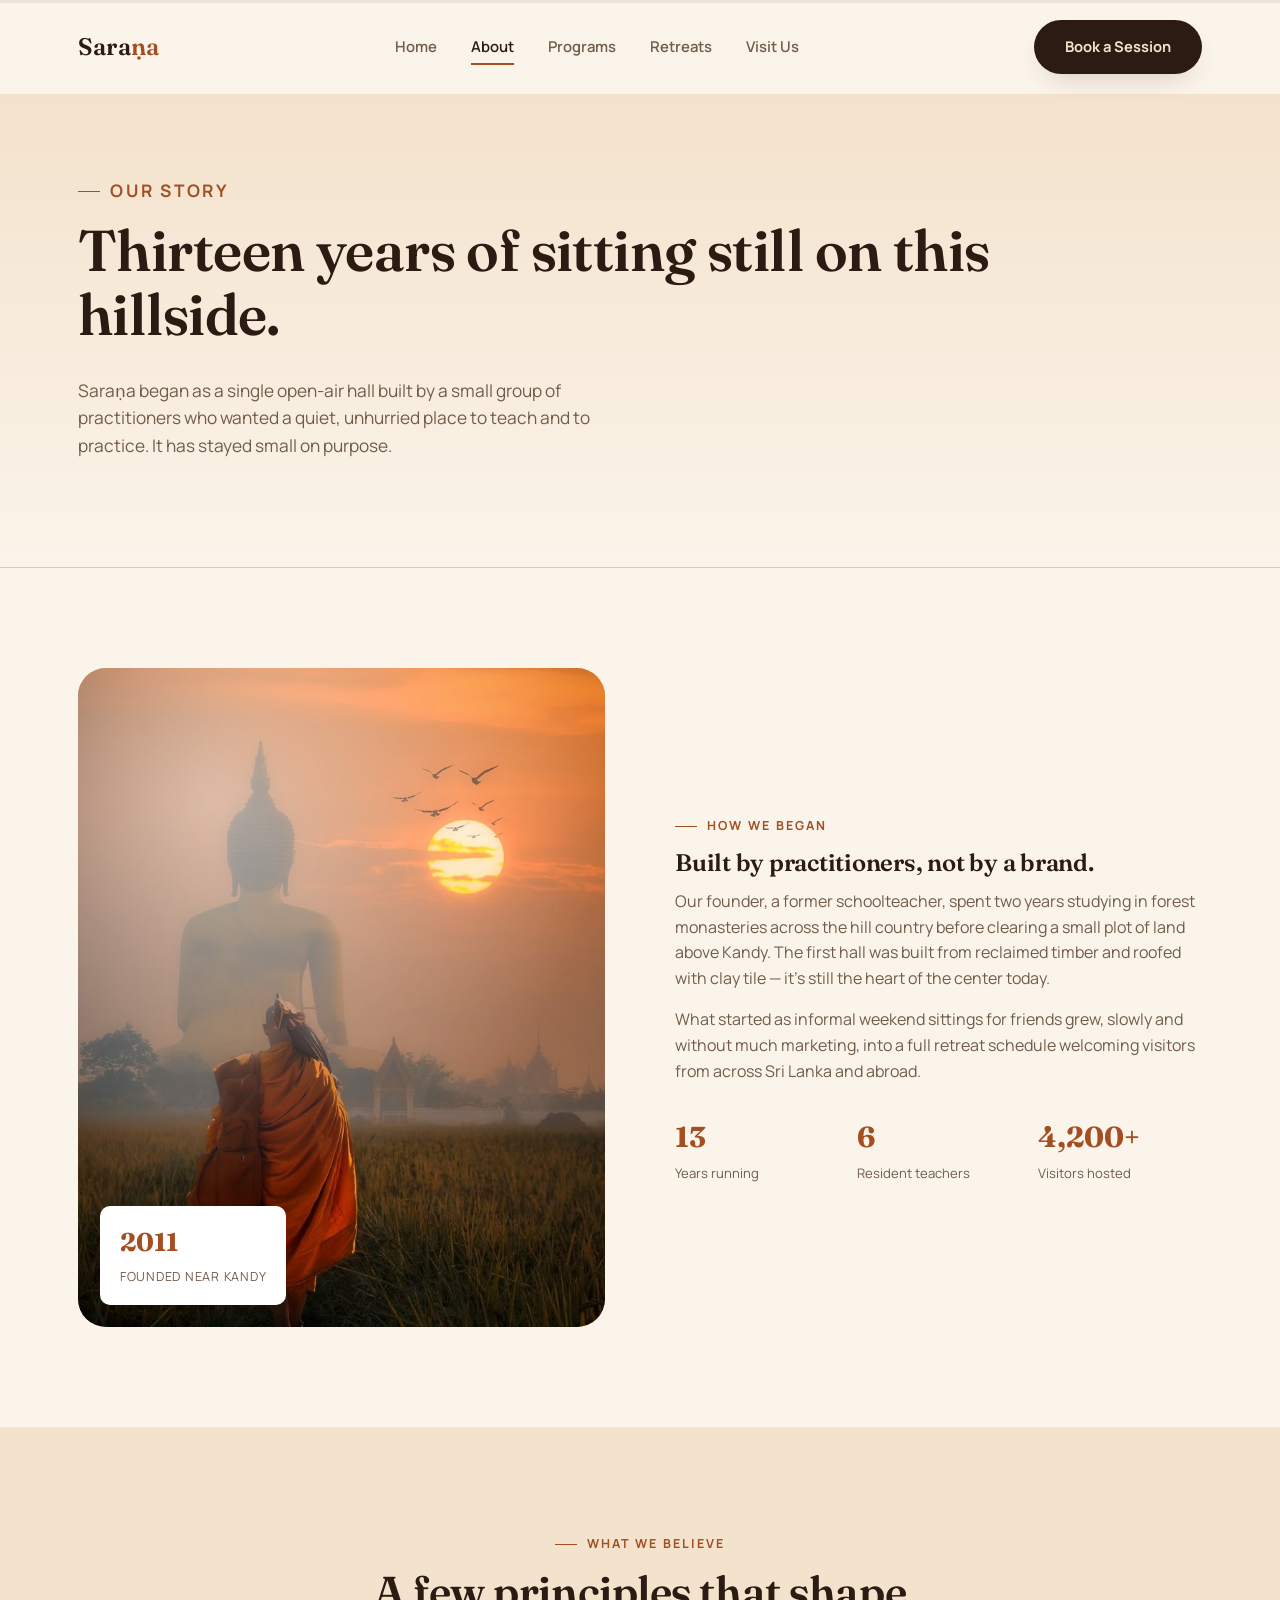
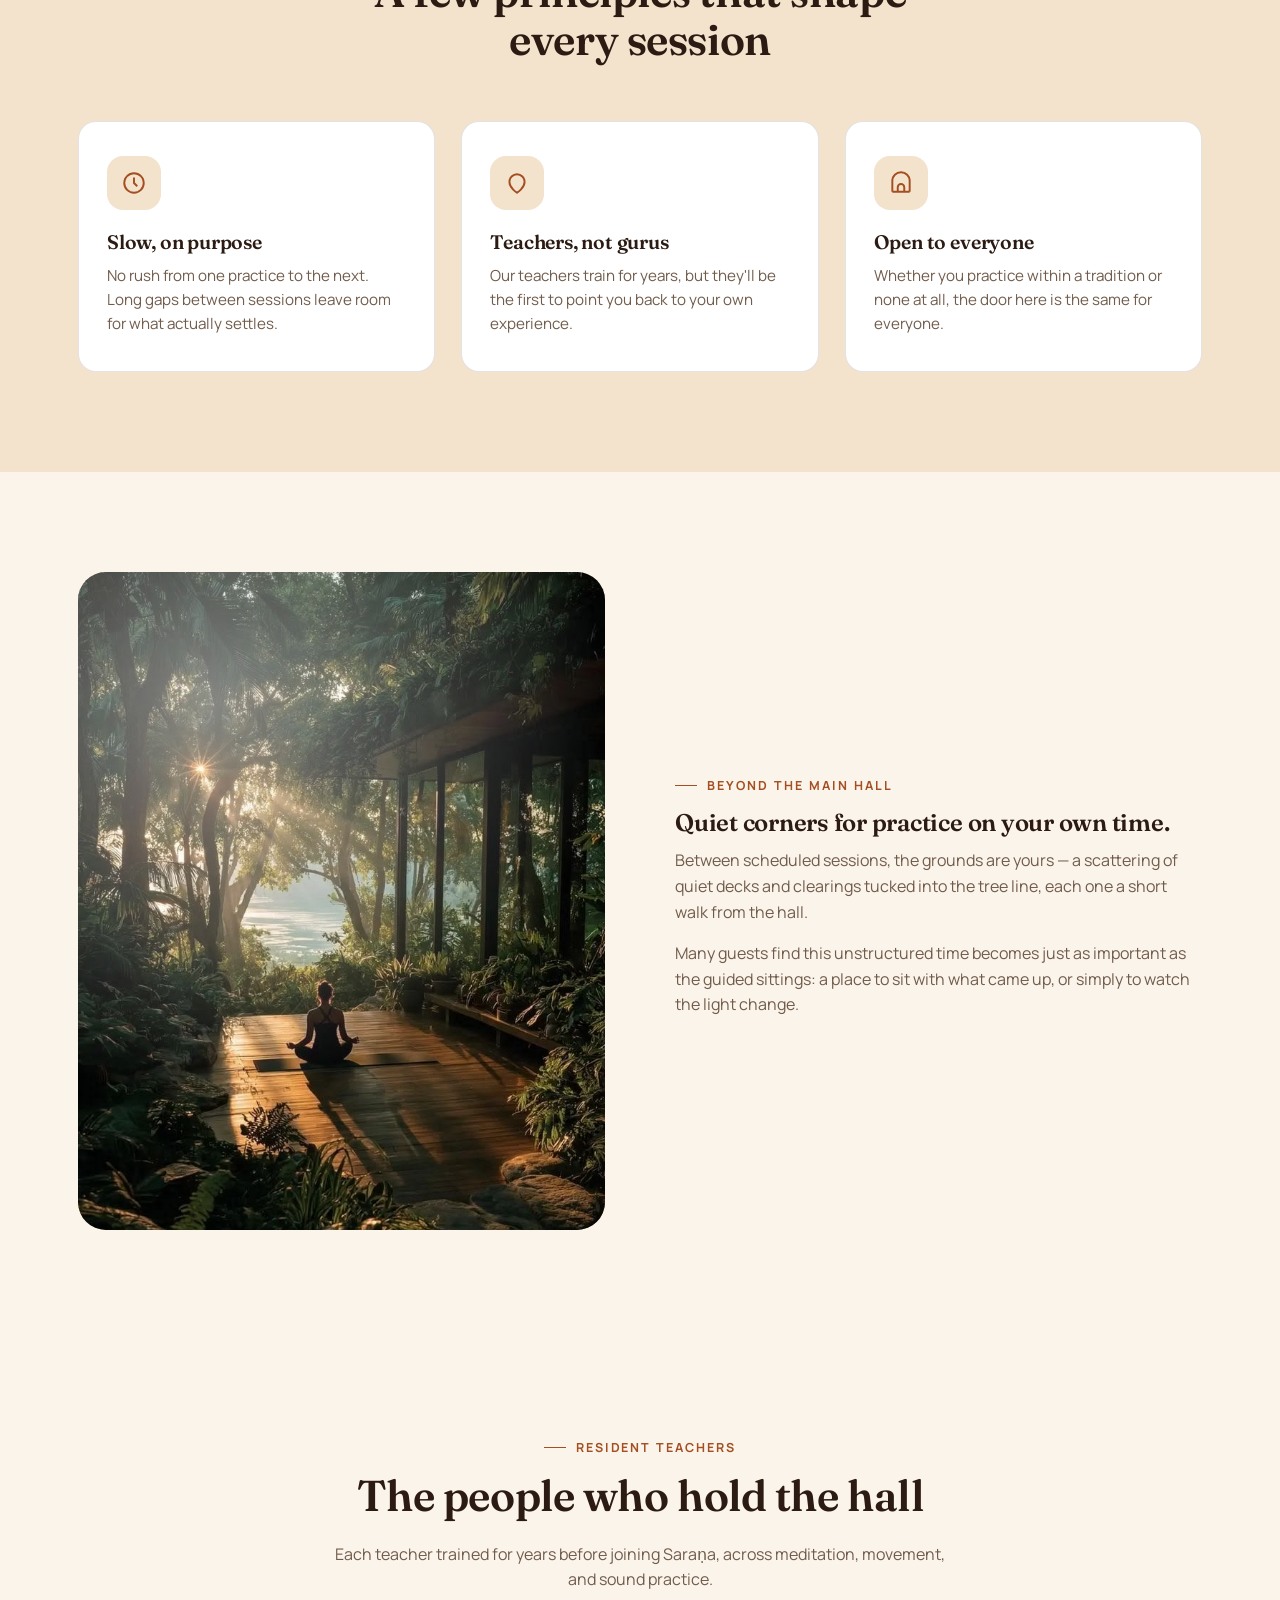
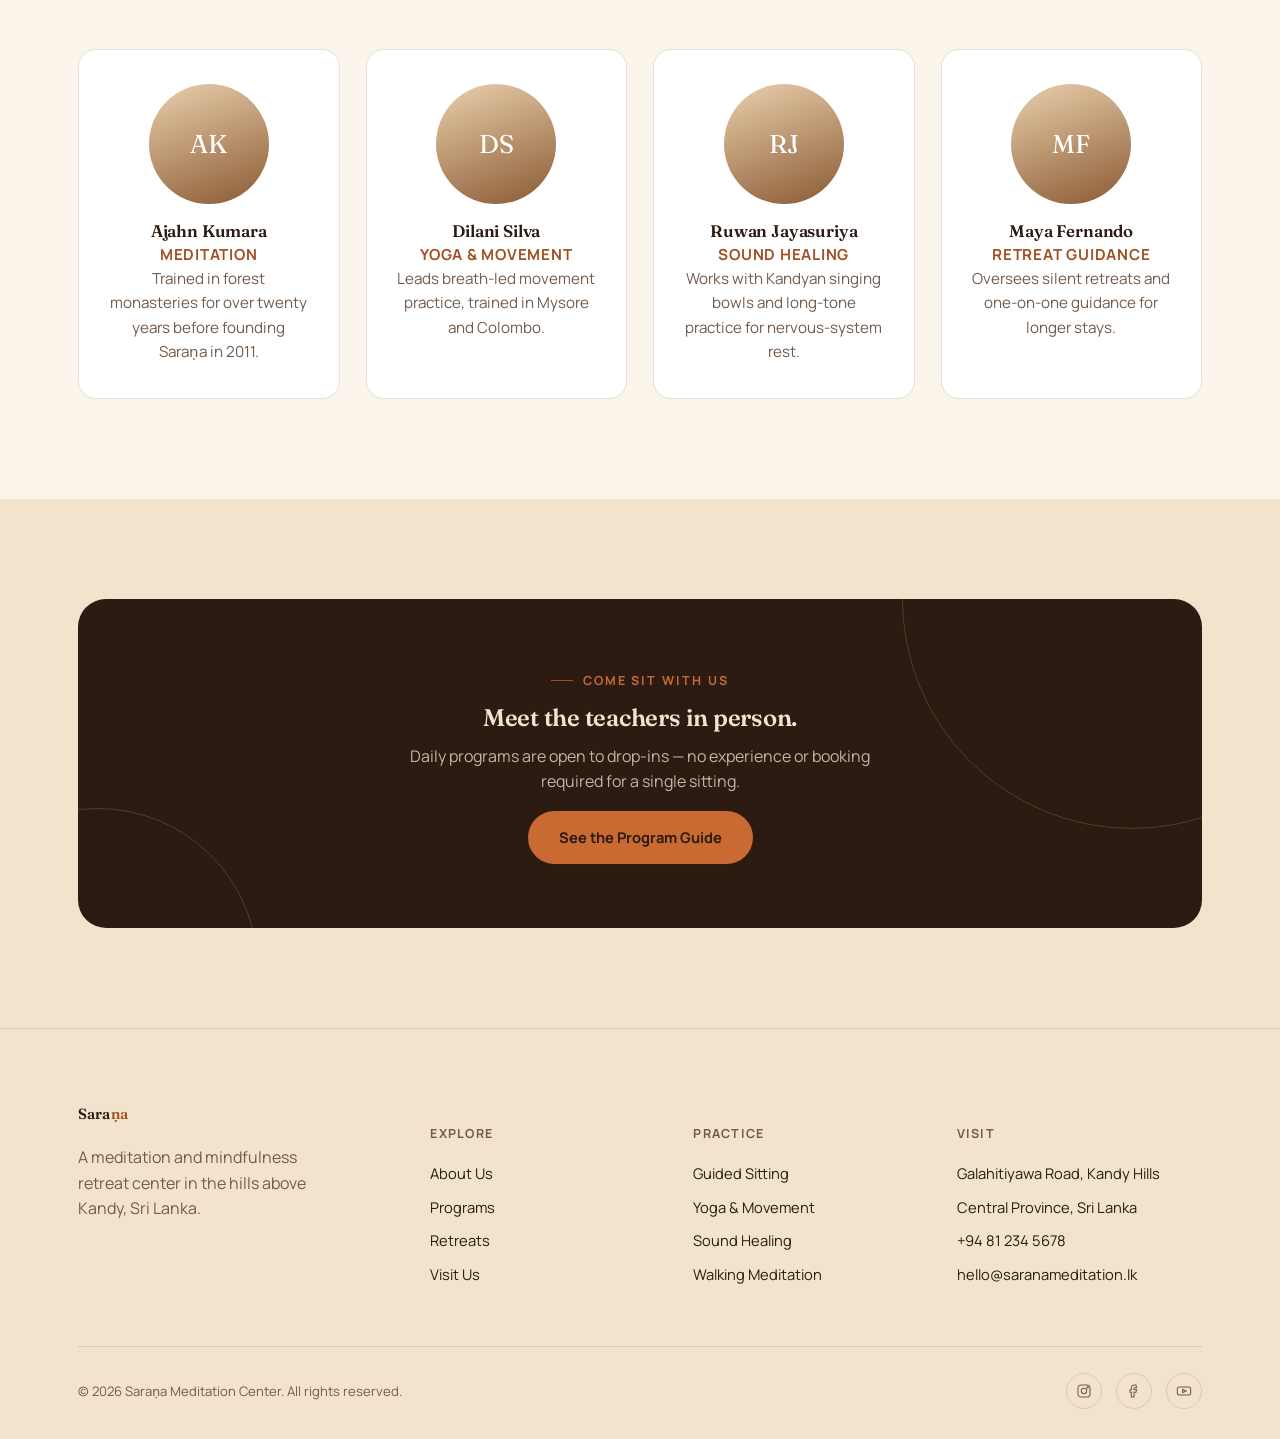
==== about.html @ 7b2d2144 "Initial commit" ====
<!DOCTYPE html>
<html lang="en">
<head>
<meta charset="UTF-8">
<meta name="viewport" content="width=device-width, initial-scale=1.0">
<title>About — Saraṇa Meditation Center</title>
<meta name="description" content="The story, philosophy, and teachers behind Saraṇa, a meditation retreat center in the hills above Kandy, Sri Lanka.">
<link rel="preconnect" href="https://fonts.googleapis.com">
<link href="https://fonts.googleapis.com/css2?family=Fraunces:ital,wght@0,400;0,500;0,600;1,500&family=Manrope:wght@400;500;600;700;800&display=swap" rel="stylesheet">
<link rel="stylesheet" href="style.css">
</head>
<body>

<div id="preloader" aria-hidden="true">
  <div class="preloader-mark">
    <div class="preloader-ring"></div>
    <div class="preloader-bud"></div>
  </div>
  <span class="preloader-word">Sara<b>ṇa</b></span>
</div>
<div class="cursor-dot" id="cursorDot" aria-hidden="true"></div>

<header class="site-header">
  <div class="container nav-wrap">
    <a href="index.html" class="logo">Sara<span>ṇa</span></a>
    <nav class="nav-links">
      <a href="index.html">Home</a>
      <a href="about.html">About</a>
      <a href="services.html">Programs</a>
      <a href="retreats.html">Retreats</a>
      <a href="contact.html">Visit Us</a>
    </nav>
    <a href="contact.html" class="btn btn-primary nav-cta">Book a Session</a>
    <button class="nav-toggle" aria-label="Toggle menu"><span></span></button>
  </div>
</header>

<main>

  <section class="page-hero">
    <div class="container">
      <p class="eyebrow">Our Story</p>
      <h1 data-edit-key="about_h1">Thirteen years of sitting still on this hillside.</h1>
      <p>Saraṇa began as a single open-air hall built by a small group of practitioners who wanted a quiet, unhurried place to teach and to practice. It has stayed small on purpose.</p>
    </div>
  </section>

  <section>
    <div class="container split">
      <div class="art-panel reveal">
        <img src="images/monk-walking-dhutanga.jpeg" alt="A monk on dhutanga walking through a misty rice field at sunset, with a large Buddha statue silhouette in the background" loading="lazy">
        <div class="stat-chip"><strong>2011</strong><span>Founded near Kandy</span></div>
      </div>
      <div class="reveal">
        <p class="eyebrow">How We Began</p>
        <h2 data-edit-key="about_h2_intro">Built by practitioners, not by a brand.</h2>
        <p>Our founder, a former schoolteacher, spent two years studying in forest monasteries across the hill country before clearing a small plot of land above Kandy. The first hall was built from reclaimed timber and roofed with clay tile — it's still the heart of the center today.</p>
        <p>What started as informal weekend sittings for friends grew, slowly and without much marketing, into a full retreat schedule welcoming visitors from across Sri Lanka and abroad.</p>
        <div class="grid grid-3" style="margin-top:30px;gap:18px;">
          <div><strong style="font-family:var(--font-display);font-size:1.8rem;color:var(--gold-deep);display:block;">13</strong><span class="small-note">Years running</span></div>
          <div><strong style="font-family:var(--font-display);font-size:1.8rem;color:var(--gold-deep);display:block;">6</strong><span class="small-note">Resident teachers</span></div>
          <div><strong style="font-family:var(--font-display);font-size:1.8rem;color:var(--gold-deep);display:block;">4,200+</strong><span class="small-note">Visitors hosted</span></div>
        </div>
      </div>
    </div>
  </section>

  <section class="section-alt">
    <div class="container">
      <div class="section-head">
        <p class="eyebrow">What We Believe</p>
        <h2>A few principles that shape every session</h2>
      </div>
      <div class="grid grid-3 reveal-stagger">
        <div class="card reveal r-item">
          <div class="card-icon"><svg viewBox="0 0 24 24" fill="none" stroke="currentColor" stroke-width="1.8"><circle cx="12" cy="12" r="9"/><path d="M12 7v5l3 3"/></svg></div>
          <h3>Slow, on purpose</h3>
          <p>No rush from one practice to the next. Long gaps between sessions leave room for what actually settles.</p>
        </div>
        <div class="card reveal r-item">
          <div class="card-icon"><svg viewBox="0 0 24 24" fill="none" stroke="currentColor" stroke-width="1.8"><path d="M12 21s-7-4.5-7-10a7 7 0 0 1 14 0c0 5.5-7 10-7 10z"/></svg></div>
          <h3>Teachers, not gurus</h3>
          <p>Our teachers train for years, but they'll be the first to point you back to your own experience.</p>
        </div>
        <div class="card reveal r-item">
          <div class="card-icon"><svg viewBox="0 0 24 24" fill="none" stroke="currentColor" stroke-width="1.8"><path d="M4 20V10a8 8 0 0 1 16 0v10M4 20h16M9 20v-4a3 3 0 0 1 6 0v4"/></svg></div>
          <h3>Open to everyone</h3>
          <p>Whether you practice within a tradition or none at all, the door here is the same for everyone.</p>
        </div>
      </div>
    </div>
  </section>

  <section class="split-reverse">
    <div class="container split">
      <div class="art-panel reveal">
        <img src="images/jungle-deck-sunrise-meditation.jpeg" alt="A woman meditating alone on a wooden deck in a sunlit forest clearing at sunrise" loading="lazy">
      </div>
      <div class="reveal">
        <p class="eyebrow">Beyond the Main Hall</p>
        <h2>Quiet corners for practice on your own time.</h2>
        <p>Between scheduled sessions, the grounds are yours — a scattering of quiet decks and clearings tucked into the tree line, each one a short walk from the hall.</p>
        <p>Many guests find this unstructured time becomes just as important as the guided sittings: a place to sit with what came up, or simply to watch the light change.</p>
      </div>
    </div>
  </section>

  <section>
    <div class="container">
      <div class="section-head">
        <p class="eyebrow">Resident Teachers</p>
        <h2>The people who hold the hall</h2>
        <p>Each teacher trained for years before joining Saraṇa, across meditation, movement, and sound practice.</p>
      </div>
      <div class="grid grid-4 reveal-stagger">
        <div class="card team-card reveal r-item">
          <div class="team-photo">AK</div>
          <h3>Ajahn Kumara</h3>
          <p class="team-role">Meditation</p>
          <p>Trained in forest monasteries for over twenty years before founding Saraṇa in 2011.</p>
        </div>
        <div class="card team-card reveal r-item">
          <div class="team-photo">DS</div>
          <h3>Dilani Silva</h3>
          <p class="team-role">Yoga & Movement</p>
          <p>Leads breath-led movement practice, trained in Mysore and Colombo.</p>
        </div>
        <div class="card team-card reveal r-item">
          <div class="team-photo">RJ</div>
          <h3>Ruwan Jayasuriya</h3>
          <p class="team-role">Sound Healing</p>
          <p>Works with Kandyan singing bowls and long-tone practice for nervous-system rest.</p>
        </div>
        <div class="card team-card reveal r-item">
          <div class="team-photo">MF</div>
          <h3>Maya Fernando</h3>
          <p class="team-role">Retreat Guidance</p>
          <p>Oversees silent retreats and one-on-one guidance for longer stays.</p>
        </div>
      </div>
    </div>
  </section>

  <section class="section-alt">
    <div class="container">
      <div class="cta-band reveal">
        <div class="cta-ring"></div>
        <div class="cta-ring two"></div>
        <p class="eyebrow" style="justify-content:center;color:var(--gold)">Come Sit With Us</p>
        <h2>Meet the teachers in person.</h2>
        <p>Daily programs are open to drop-ins — no experience or booking required for a single sitting.</p>
        <a href="services.html" class="btn btn-primary">See the Program Guide</a>
      </div>
    </div>
  </section>

</main>

<footer class="site-footer">
  <div class="container">
    <div class="footer-grid">
      <div>
        <a href="index.html" class="logo">Sara<span>ṇa</span></a>
        <p class="mt-40" style="margin-top:18px;max-width:260px;">A meditation and mindfulness retreat center in the hills above Kandy, Sri Lanka.</p>
      </div>
      <div>
        <h5>Explore</h5>
        <a href="about.html">About Us</a>
        <a href="services.html">Programs</a>
        <a href="retreats.html">Retreats</a>
        <a href="contact.html">Visit Us</a>
      </div>
      <div>
        <h5>Practice</h5>
        <a href="services.html">Guided Sitting</a>
        <a href="services.html">Yoga & Movement</a>
        <a href="services.html">Sound Healing</a>
        <a href="services.html">Walking Meditation</a>
      </div>
      <div>
        <h5>Visit</h5>
        <li>Galahitiyawa Road, Kandy Hills</li>
        <li>Central Province, Sri Lanka</li>
        <li>+94 81 234 5678</li>
        <li>hello@saranameditation.lk</li>
      </div>
    </div>
    <div class="footer-bottom">
      <span>© <span id="year"></span> Saraṇa Meditation Center. All rights reserved.</span>
      <div class="footer-social">
        <a href="#" aria-label="Instagram"><svg viewBox="0 0 24 24" fill="none" stroke="currentColor" stroke-width="1.6"><rect x="3" y="3" width="18" height="18" rx="5"/><circle cx="12" cy="12" r="4"/><circle cx="17.5" cy="6.5" r="1"/></svg></a>
        <a href="#" aria-label="Facebook"><svg viewBox="0 0 24 24" fill="none" stroke="currentColor" stroke-width="1.6"><path d="M15 3h-2a5 5 0 0 0-5 5v2H6v4h2v7h4v-7h3l1-4h-4V8a1 1 0 0 1 1-1h3z"/></svg></a>
        <a href="#" aria-label="YouTube"><svg viewBox="0 0 24 24" fill="none" stroke="currentColor" stroke-width="1.6"><rect x="2" y="6" width="20" height="12" rx="3"/><path d="M10 9.5l5 2.5-5 2.5z"/></svg></a>
      </div>
    </div>
  </div>
</footer>

<script src="script.js"></script>
</body>
</html>
---- style.css ----
/* =========================================================
   SARAṆA MEDITATION CENTER — shared stylesheet
   Palette: warm cream / burnt terracotta / gold / deep maroon
   Type: Fraunces (display) + Manrope (body)
========================================================= */

:root{
  --bg:            #FBF4EA;
  --bg-alt:        #F3E2CC;   /* warm sand */
  --bg-alt-2:      #EAD0AC;   /* deeper sand */
  --gold:          #C96A32;   /* burnt terracotta accent */
  --gold-deep:     #A34F22;
  --sage:          #8A5A34;   /* warm umber accent */
  --sage-deep:     #6B4423;
  --ink:           #2B1B12;
  --ink-soft:      #715C4C;
  --line:          rgba(43,27,18,0.12);
  --white:         #FFFFFF;

  --font-display: "Fraunces", "Iowan Old Style", serif;
  --font-body:    "Manrope", -apple-system, BlinkMacSystemFont, sans-serif;

  --radius-lg: 28px;
  --radius-md: 18px;
  --radius-sm: 10px;

  --shadow-soft: 0 20px 60px -25px rgba(90, 45, 15, 0.4);
  --shadow-card: 0 12px 30px -15px rgba(90, 45, 15, 0.32);

  --ease: cubic-bezier(.22,.68,0,1);
}

@media (prefers-reduced-motion: reduce){
  *{ animation-duration: 0.001ms !important; animation-iteration-count: 1 !important; transition-duration: 0.001ms !important; scroll-behavior: auto !important; }
}

/* =========================================================
   PRELOADER
========================================================= */
#preloader{
  position: fixed; inset: 0; z-index: 10000;
  background: var(--bg);
  display: flex; flex-direction: column; align-items: center; justify-content: center;
  transition: opacity .7s var(--ease), visibility .7s var(--ease);
}
#preloader.is-hidden{ opacity: 0; visibility: hidden; pointer-events: none; }
.preloader-mark{
  position: relative;
  width: 56px; height: 56px;
  display: flex; align-items: center; justify-content: center;
}
.preloader-bud{
  width: 20px; height: 34px;
  background: linear-gradient(160deg, var(--gold), var(--gold-deep));
  border-radius: 60% 60% 18% 18%;
  box-shadow: 0 0 22px rgba(217,164,65,0.45);
  animation: preloaderPulse 1.5s ease-in-out infinite;
}
.preloader-ring{
  position: absolute; inset: -15px;
  border-radius: 50%;
  border: 2px solid rgba(201,106,50,0.15);
  border-top-color: var(--gold-deep);
  animation: preloaderSpin .9s linear infinite;
}
.preloader-word{
  margin-top: 18px;
  font-family: var(--font-display);
  font-style: italic;
  letter-spacing: 0.03em;
  font-size: 0.92rem;
  color: var(--ink-soft);
}
.preloader-word b{ color: var(--gold-deep); font-weight: 600; font-style: normal; }
@keyframes preloaderPulse{
  0%, 100%{ transform: scale(0.85); opacity: 0.75; }
  50%{ transform: scale(1.1); opacity: 1; }
}
@keyframes preloaderSpin{ to{ transform: rotate(360deg); } }

/* =========================================================
   CUSTOM CURSOR (desktop / fine-pointer only)
========================================================= */
body.has-custom-cursor,
body.has-custom-cursor a,
body.has-custom-cursor button,
body.has-custom-cursor .btn{ cursor: none; }
.cursor-dot{
  position: fixed; top: 0; left: 0;
  width: 8px; height: 8px;
  background: var(--gold-deep);
  border-radius: 50%;
  pointer-events: none;
  z-index: 9999;
  transform: translate(-50%, -50%);
  opacity: 0;
  transition: width .2s var(--ease), height .2s var(--ease), background .2s var(--ease), opacity .2s var(--ease);
}
.cursor-dot.is-active{ opacity: 1; }
.cursor-dot.is-hover{
  width: 36px; height: 36px;
  background: rgba(201,106,50,0.22);
  border: 1px solid var(--gold-deep);
}
@media (max-width: 880px){ .cursor-dot{ display: none; } }

*, *::before, *::after{ box-sizing: border-box; }
html{ scroll-behavior: smooth; }
body{
  margin: 0;
  background: var(--bg);
  color: var(--ink);
  font-family: var(--font-body);
  font-size: 16px;
  line-height: 1.6;
  -webkit-font-smoothing: antialiased;
}

img{ max-width: 100%; display: block; }
a{ color: inherit; text-decoration: none; }
ul{ list-style: none; margin: 0; padding: 0; }
h1,h2,h3,h4{
  font-family: var(--font-display);
  font-weight: 600;
  line-height: 1.12;
  margin: 0 0 0.5em;
  letter-spacing: -0.01em;
  color: var(--ink);
}
p{ margin: 0 0 1em; color: var(--ink-soft); }

:focus-visible{
  outline: 2px solid var(--gold-deep);
  outline-offset: 3px;
  border-radius: 4px;
}

.container{
  width: 100%;
  max-width: 1180px;
  margin: 0 auto;
  padding: 0 28px;
}

.eyebrow{
  display: inline-flex;
  align-items: center;
  gap: 10px;
  font-size: 0.78rem;
  letter-spacing: 0.16em;
  text-transform: uppercase;
  color: var(--gold-deep);
  font-weight: 700;
  margin-bottom: 14px;
}
.eyebrow::before{
  content: "";
  width: 22px; height: 1px;
  background: var(--gold-deep);
  display: inline-block;
}

/* =============== BUTTONS =============== */
.btn{
  display: inline-flex;
  align-items: center;
  justify-content: center;
  gap: 8px;
  padding: 14px 30px;
  border-radius: 999px;
  font-family: var(--font-body);
  font-weight: 700;
  font-size: 0.92rem;
  cursor: pointer;
  border: 1px solid transparent;
  transition: transform .35s var(--ease), box-shadow .35s var(--ease), background .35s var(--ease), color .35s var(--ease);
  white-space: nowrap;
}
.btn-primary{
  background: var(--ink);
  color: var(--bg-alt);
  box-shadow: var(--shadow-card);
}
.btn-primary:hover{ transform: translateY(-3px); box-shadow: 0 18px 34px -14px rgba(44,42,32,0.45); }
.btn-ghost{
  background: transparent;
  color: var(--ink);
  border-color: var(--line);
}
.btn-ghost:hover{ border-color: var(--ink); transform: translateY(-3px); }
.btn-light{
  background: var(--white);
  color: var(--ink);
}
.btn-light:hover{ transform: translateY(-3px); box-shadow: var(--shadow-card); }

/* =============== HEADER / NAV =============== */
.site-header{
  position: sticky;
  top: 0;
  z-index: 100;
  padding: 20px 0;
  background: rgba(255, 254, 250, 0);
  transition: background .4s var(--ease), box-shadow .4s var(--ease), padding .4s var(--ease);
}
.site-header.is-scrolled{
  background: rgba(255, 254, 250, 0.88);
  backdrop-filter: blur(14px);
  box-shadow: 0 1px 0 var(--line);
  padding: 14px 0;
}
.nav-wrap{
  display: flex;
  align-items: center;
  justify-content: space-between;
  gap: 20px;
}
.logo{
  font-family: var(--font-display);
  font-size: 1.5rem;
  font-weight: 600;
  letter-spacing: 0.01em;
}
.logo span{ color: var(--gold-deep); }
.nav-links{
  display: flex;
  align-items: center;
  gap: 34px;
}
.nav-links a{
  font-size: 0.93rem;
  font-weight: 600;
  color: var(--ink-soft);
  position: relative;
  padding: 4px 0;
  transition: color .3s;
}
.nav-links a::after{
  content:"";
  position:absolute; left:0; right:100%; bottom:-2px;
  height:2px; background: var(--gold-deep);
  transition: right .3s var(--ease);
}
.nav-links a:hover{ color: var(--ink); }
.nav-links a:hover::after{ right:0; }
.nav-links a.active{ color: var(--ink); }
.nav-links a.active::after{ right: 0; }

.nav-toggle{
  display: none;
  background: none; border: none; cursor: pointer;
  width: 40px; height: 40px;
  align-items: center; justify-content: center;
}
.nav-toggle span, .nav-toggle span::before, .nav-toggle span::after{
  content:""; display:block; width: 22px; height: 2px; background: var(--ink);
  position: relative; transition: transform .3s, opacity .3s;
}
.nav-toggle span::before{ position:absolute; top:-7px; }
.nav-toggle span::after{ position:absolute; top:7px; }

.nav-cta{ flex-shrink: 0; }

@media (max-width: 880px){
  .nav-links{
    position: fixed; inset: 0 0 0 auto;
    top: 0; height: 100vh; width: min(78vw, 340px);
    background: var(--bg-alt);
    flex-direction: column;
    justify-content: center;
    align-items: flex-start;
    padding: 40px;
    gap: 26px;
    transform: translateX(100%);
    transition: transform .45s var(--ease);
    box-shadow: -20px 0 50px rgba(0,0,0,0.12);
  }
  .nav-links.is-open{ transform: translateX(0); }
  .nav-links a{ font-size: 1.2rem; }
  .nav-toggle{ display: flex; z-index: 200; }
  .nav-cta{ display: none; }
  body.menu-open{ overflow: hidden; }
}

/* =============== HERO (shared inner-page hero) =============== */
.page-hero{
  padding: 80px 0 90px;
  background: linear-gradient(180deg, var(--bg-alt) 0%, var(--bg) 100%);
  text-align: left;
  border-bottom: 1px solid var(--line);
}
.page-hero h1{
  font-size: clamp(2.4rem, 5vw, 3.6rem);
}
.page-hero p{ max-width: 560px; font-size: 1.08rem; }

/* =============== HOME HERO (split photo) =============== */
.hero-split{
  position: relative;
  overflow: hidden;
  background: var(--ink);
}
.hero-split-media{
  position: absolute; inset: 0;
  background-size: cover;
  background-position: center;
}
.hero-split-scrim{
  position: absolute; inset: 0;
  background: linear-gradient(100deg, rgba(27,17,11,0.92) 0%, rgba(27,17,11,0.68) 42%, rgba(201,106,50,0.62) 100%);
}
.hero-split-grid{
  position: relative; z-index: 2;
  display: grid;
  grid-template-columns: 1.15fr 0.85fr;
  gap: 60px;
  align-items: center;
  min-height: 86vh;
  padding: 150px 28px 110px;
}
.hero-split-text .eyebrow{ color: var(--gold); }
.hero-split-text .eyebrow::before{ background: var(--gold); }
.hero-split-text h1{
  font-size: clamp(2.8rem, 6.4vw, 5rem);
  color: #fff;
  margin-bottom: 22px;
}
.hero-split-text h1 em{ font-style: italic; color: var(--gold); }
.hero-split-sub{
  max-width: 480px;
  font-size: 1.08rem;
  color: rgba(255,255,255,0.78);
  margin-bottom: 36px;
}
.hero-split-ctas{ display: flex; gap: 16px; flex-wrap: wrap; }
.btn-ghost-light{
  background: transparent;
  color: #fff;
  border: 1px solid rgba(255,255,255,0.4);
}
.btn-ghost-light:hover{ border-color: #fff; transform: translateY(-3px); }

.hero-split-visual{ position: relative; }
.hero-split-photo{
  aspect-ratio: 3 / 4;
  border-radius: var(--radius-lg);
  background-size: cover;
  background-position: center;
  box-shadow: var(--shadow-soft);
  border: 6px solid rgba(255,255,255,0.08);
}
.hero-monk-emblem{
  position: absolute;
  left: -46px; bottom: 36px;
  width: 148px; height: 148px;
  border-radius: 50%;
  background: var(--bg);
  box-shadow: var(--shadow-soft);
  display: flex; align-items: center; justify-content: center;
  z-index: 5;
  overflow: hidden;
  cursor: pointer;
  transition: box-shadow .3s var(--ease);
}
.hero-monk-emblem:hover,
.hero-monk-emblem:focus-visible{
  box-shadow: 0 20px 60px -20px rgba(90,45,15,0.55);
  outline: none;
}
.hero-monk-emblem:focus-visible{ box-shadow: var(--shadow-soft), 0 0 0 3px rgba(201,106,50,0.45); }
.bowl-scene{
  position: relative;
  width: 100%; height: 100%;
}
.singing-bowl{
  position: absolute;
  left: 50%; top: 50%;
  width: 78px; height: auto;
  transform: translate(-50%,-52%);
  filter: drop-shadow(0 6px 10px rgba(90,45,15,0.28));
  animation: bowlPulse 3.6s ease-in-out infinite;
  transform-origin: center;
}
.bowl-mallet{
  position: absolute;
  right: 20px; top: 46%;
  width: 36px; height: 5px;
  border-radius: 3px;
  background: linear-gradient(to right, var(--sage-deep), var(--sage));
  transform-origin: right center;
  transform: rotate(-16deg);
  animation: malletTap 3.6s ease-in-out infinite;
  z-index: 3;
}
.bowl-ring{
  position: absolute;
  left: 50%; top: 46%;
  width: 62px; height: 62px;
  margin: -31px 0 0 -31px;
  border-radius: 50%;
  border: 1.5px solid var(--gold);
  opacity: 0;
  animation: bowlRing 3.6s ease-out infinite;
}
.ring-2{ animation-delay: 1.2s; }
.ring-3{ animation-delay: 2.4s; }
@keyframes bowlRing{
  0%{ transform: scale(0.45); opacity: 0.5; }
  70%{ opacity: 0.12; }
  100%{ transform: scale(1.9); opacity: 0; }
}
@keyframes bowlPulse{
  0%, 100%{ transform: translate(-50%,-52%) scale(1); }
  4%{ transform: translate(-50%,-52%) scale(1.045); }
  10%{ transform: translate(-50%,-52%) scale(1); }
}
@keyframes malletTap{
  0%, 100%{ transform: rotate(-16deg); }
  4%{ transform: rotate(-27deg); }
  9%{ transform: rotate(-16deg); }
}
.bowl-scene.is-struck .singing-bowl{ animation: bowlPulseStrike 0.7s ease-out; }
.bowl-scene.is-struck .bowl-mallet{ animation: malletTapStrike 0.5s ease-out; }
.bowl-scene.is-struck .bowl-ring{ animation: bowlRingStrike 2.4s ease-out; animation-delay: 0s !important; }
@keyframes bowlPulseStrike{
  0%{ transform: translate(-50%,-52%) scale(1); }
  15%{ transform: translate(-50%,-52%) scale(1.09); }
  100%{ transform: translate(-50%,-52%) scale(1); }
}
@keyframes malletTapStrike{
  0%{ transform: rotate(-16deg); }
  20%{ transform: rotate(-34deg); }
  100%{ transform: rotate(-16deg); }
}
@keyframes bowlRingStrike{
  0%{ transform: scale(0.4); opacity: 0.7; }
  100%{ transform: scale(2.1); opacity: 0; }
}
.hero-monk-emblem.is-entering{ animation: emblemEntrance 1.1s var(--ease) both; }
@keyframes emblemEntrance{
  0%{ transform: scale(0.75); opacity: 0; }
  100%{ transform: scale(1); opacity: 1; }
}
.hero-particles{ position: absolute; inset: 0; pointer-events: none; z-index: 4; overflow: visible; }
.hero-particle{
  position: absolute;
  width: 4px; height: 4px;
  border-radius: 50%;
  background: var(--gold);
  opacity: 0;
  animation: particleFloat linear infinite;
}
@keyframes particleFloat{
  0%{ transform: translateY(0) scale(1); opacity: 0; }
  15%{ opacity: .55; }
  85%{ opacity: .4; }
  100%{ transform: translateY(-70px) scale(.4); opacity: 0; }
}
@media (max-width: 880px){
  .hero-split-grid{ grid-template-columns: 1fr; padding-top: 130px; text-align: center; }
  .hero-split-text{ order: 1; }
  .hero-split-visual{ order: 2; max-width: 340px; margin: 0 auto; }
  .hero-split-sub{ margin-left: auto; margin-right: auto; }
  .hero-split-ctas{ justify-content: center; }
  .hero-monk-emblem{ left: 50%; transform: translateX(-50%); bottom: -40px; }
}

/* =============== STAT STRIP =============== */
.stat-strip{ padding: 0; background: var(--bg); border-bottom: 1px solid var(--line); }
.stat-strip-inner{
  display: grid;
  grid-template-columns: auto auto 1fr auto;
  align-items: center;
  gap: 34px;
  padding: 46px 28px;
}
.stat-strip-photo{
  width: 88px; height: 88px;
  border-radius: 50%;
  background-size: cover; background-position: center;
  border: 4px solid var(--bg);
  box-shadow: var(--shadow-card);
  flex-shrink: 0;
}
.stat-strip-num{ text-align: center; }
.stat-strip-num strong{
  display: block;
  font-family: var(--font-display);
  font-size: 2.4rem;
  color: var(--gold-deep);
  line-height: 1;
}
.stat-strip-num span{
  font-size: 0.74rem; text-transform: uppercase; letter-spacing: 0.08em;
  color: var(--ink-soft);
}
.stat-strip-text h2{
  font-size: clamp(1.4rem, 2.6vw, 1.9rem);
  margin: 0;
}
@media (max-width: 780px){
  .stat-strip-inner{ grid-template-columns: 1fr; text-align: center; justify-items: center; }
}

/* =============== WATERMARK / CENTERED DEVOTION SECTION =============== */
.devotion{
  position: relative;
  text-align: center;
  overflow: hidden;
  background: var(--bg-alt);
}
.devotion-watermark{
  position: absolute;
  top: 50%; left: 50%; transform: translate(-50%, -50%);
  font-family: var(--font-display);
  font-size: clamp(3rem, 14vw, 10rem);
  color: rgba(43,27,18,0.05);
  white-space: nowrap;
  font-weight: 600;
  pointer-events: none;
  z-index: 0;
}
.devotion-photo-wrap{
  position: relative;
  width: min(620px, 94vw);
  height: 380px;
  margin: 0 auto 34px;
  display: flex; align-items: flex-end; justify-content: center;
}

/* wide 5-petal lotus fan, filled flat — GSAP drives the bloom/close on scroll */
.devotion-bloom{
  position: absolute;
  bottom: 0; left: 50%;
  transform: translateX(-50%);
  width: 100%; height: 96%;
  z-index: 1;
  pointer-events: none;
}
.devotion-bloom-svg{ width: 100%; height: 100%; overflow: visible; }

.lotus-petal{ transition: fill .4s var(--ease); }
.petal-outer{ fill: var(--gold-deep); }
.petal-mid{   fill: var(--gold); }
.petal-center{ fill: #F6DDB8; }

/* each petal starts as a closed, pale bud — GSAP fans it open on scroll-in and
   folds it back on scroll-out (see devotion-bloom.js) */
.petal-wrap{ transform-box: view-box; }
.petal-scale{
  transform-box: fill-box;
  transform-origin: 50% 100%;
  transform: scale(.22);
  filter: grayscale(100%);
  opacity: .3;
  will-change: transform, filter, opacity;
}
.petal-center .petal-scale{ opacity: .5; }
.petal-mid-l .petal-scale, .petal-mid-r .petal-scale{ opacity: .4; }

.devotion-photo{
  position: relative; z-index: 2;
  width: 46%; height: 94%;
  background-size: contain;
  background-repeat: no-repeat;
  background-position: center bottom;
  opacity: 0;
  transform: translateY(32px) scale(.85);
  will-change: transform, opacity;
}

/* soft ambient glow behind the whole flower — GSAP fades it in with the bloom */
.devotion-glow{
  position: absolute;
  left: 50%; bottom: 6%;
  transform: translateX(-50%);
  width: 78%; aspect-ratio: 1;
  border-radius: 50%;
  background: radial-gradient(circle, rgba(217,164,65,0.32), rgba(217,164,65,0) 68%);
  filter: blur(6px);
  z-index: 0;
  opacity: 0;
  pointer-events: none;
}

.devotion h2{
  position: relative; z-index: 1;
  max-width: 640px;
  margin: 0 auto;
  font-size: clamp(1.5rem, 3vw, 2.1rem);
}

/* =============== FULL-BLEED PHOTO BAND =============== */
.photo-band{
  position: relative;
  min-height: 60vh;
  display: flex; align-items: center; justify-content: center;
  background-size: cover; background-position: center;
  background-attachment: fixed;
  overflow: hidden;
}
.photo-band-scrim{
  position: absolute; inset: 0;
  background: linear-gradient(180deg, rgba(27,17,11,0.35) 0%, rgba(27,17,11,0.7) 100%);
}
.photo-band h2{
  position: relative; z-index: 1;
  color: #fff;
  font-size: clamp(2.6rem, 8vw, 6rem);
  text-align: center;
  margin: 0;
}
@media (max-width: 780px){
  .photo-band{ background-attachment: scroll; }
}

.hero-scroll-cue{
  position: absolute;
  bottom: 30px; left: 50%; transform: translateX(-50%);
  z-index: 3;
  display: flex; flex-direction: column; align-items: center; gap: 8px;
  font-size: 0.72rem; letter-spacing: 0.14em; text-transform: uppercase;
  color: rgba(255,255,255,0.75);
}
.hero-scroll-cue .line{
  width: 1px; height: 34px; background: rgba(255,255,255,0.4);
  overflow: hidden; position: relative;
}
.hero-scroll-cue .line::after{
  content:""; position:absolute; top:-100%; left:0; right:0; height: 100%;
  background: var(--gold);
  animation: scrollcue 2.2s ease-in-out infinite;
}
@keyframes scrollcue{
  0%{ top: -100%; } 50%{ top: 0; } 100%{ top: 100%; }
}

/* =============== SECTIONS =============== */
section{ padding: 100px 0; }
.section-alt{ background: var(--bg-alt); }
.section-head{
  max-width: 640px;
  margin: 0 auto 56px;
  text-align: center;
}
.section-head h2{ font-size: clamp(1.9rem, 3.6vw, 2.7rem); }
.section-head.left{ text-align: left; margin-left: 0; }

/* =============== CARD GRID =============== */
.grid{
  display: grid;
  gap: 26px;
}
.grid-3{ grid-template-columns: repeat(3, 1fr); }
.grid-2{ grid-template-columns: repeat(2, 1fr); }
.grid-4{ grid-template-columns: repeat(4, 1fr); }
@media (max-width: 980px){
  .grid-3, .grid-4{ grid-template-columns: repeat(2, 1fr); }
}
@media (max-width: 640px){
  .grid-3, .grid-4, .grid-2{ grid-template-columns: 1fr; }
}

.card{
  position: relative;
  background: var(--white);
  border: 1px solid var(--line);
  border-radius: var(--radius-md);
  padding: 34px 28px;
  overflow: hidden;
  transition: transform .5s var(--ease), box-shadow .5s var(--ease), border-color .5s var(--ease);
}
.card:hover{
  transform: translateY(-8px);
  box-shadow: var(--shadow-card);
  border-color: transparent;
}
.card::before{
  content:"";
  position: absolute; inset: 0;
  background: linear-gradient(150deg, rgba(217,164,65,0.12), transparent 55%);
  opacity: 0;
  transition: opacity .5s var(--ease);
}
.card:hover::before{ opacity: 1; }
.card-icon{
  width: 54px; height: 54px;
  border-radius: 16px;
  background: var(--bg-alt);
  display: flex; align-items: center; justify-content: center;
  margin-bottom: 22px;
  color: var(--gold-deep);
  transition: transform .5s var(--ease), background .5s var(--ease);
}
.card:hover .card-icon{ transform: rotate(-8deg) scale(1.08); background: var(--gold); color: var(--white); }
.card-icon svg{ width: 26px; height: 26px; }
.card h3{ font-size: 1.22rem; margin-bottom: 10px; }
.card p{ font-size: 0.95rem; margin-bottom: 0; }
.card-meta{
  display:flex; gap: 14px; margin-top: 18px;
  font-size: 0.78rem; letter-spacing: 0.04em; text-transform: uppercase;
  color: var(--ink-soft); font-weight: 700;
}
.card-meta span{ display:flex; align-items:center; gap:6px; }

/* program card with number + arrow link */
.card-link{
  display:inline-flex; align-items:center; gap:8px;
  margin-top: 18px; font-weight: 700; font-size: 0.88rem; color: var(--ink);
}
.card-link svg{ width: 16px; height: 16px; transition: transform .35s var(--ease); }
.card:hover .card-link svg{ transform: translateX(5px); }

/* reveal-on-scroll */
.reveal{
  opacity: 0;
  transform: translateY(28px);
  transition: opacity .8s var(--ease), transform .8s var(--ease);
}
.reveal.is-visible{ opacity: 1; transform: translateY(0); }
.reveal-stagger.is-visible .r-item,
.reveal-stagger .r-item{ transition: opacity .7s var(--ease), transform .7s var(--ease); }

/* =============== SPLIT / ABOUT BLOCKS =============== */
.split{
  display: grid;
  grid-template-columns: 1fr 1fr;
  gap: 70px;
  align-items: center;
}
@media (max-width: 880px){ .split{ grid-template-columns: 1fr; gap: 40px; } }
.split-reverse{ direction: rtl; }
.split-reverse > *{ direction: ltr; }

.art-panel{
  position: relative;
  aspect-ratio: 4 / 5;
  border-radius: var(--radius-lg);
  background: linear-gradient(160deg, var(--bg-alt-2), var(--sage) 140%);
  overflow: hidden;
  display: flex; align-items: center; justify-content: center;
}
.art-panel svg{ width: 62%; height: 62%; opacity: 0.9; }
.art-panel img{
  position: absolute; inset: 0;
  width: 100%; height: 100%;
  object-fit: cover;
  animation: kenburns 18s ease-in-out infinite alternate;
}
@keyframes kenburns{
  0%{ transform: scale(1) translate(0,0); }
  100%{ transform: scale(1.12) translate(-1.5%, -1.5%); }
}
.art-panel::after{
  content:"";
  position:absolute; inset:0;
  background: radial-gradient(circle at 25% 20%, rgba(255,255,255,0.5), transparent 60%);
}
.stat-chip{
  position: absolute;
  bottom: 22px; left: 22px;
  background: var(--white);
  border-radius: var(--radius-sm);
  padding: 16px 20px;
  box-shadow: var(--shadow-card);
  z-index: 2;
}
.stat-chip strong{ display:block; font-family: var(--font-display); font-size: 1.6rem; color: var(--gold-deep); }
.stat-chip span{ font-size: 0.78rem; color: var(--ink-soft); text-transform: uppercase; letter-spacing: 0.06em; }
.quote-float{
  position: absolute;
  top: 24px; right: -18px;
  z-index: 2;
  width: 240px;
  background: var(--white);
  border-radius: var(--radius-md);
  padding: 20px 22px;
  box-shadow: var(--shadow-soft);
}
.quote-float p{
  font-family: var(--font-display);
  font-style: italic;
  font-size: 0.92rem;
  color: var(--ink);
  margin: 0 0 12px;
}
.quote-float-who{ display: flex; align-items: center; gap: 10px; }
.quote-float-who span{ font-size: 0.8rem; color: var(--ink-soft); font-weight: 600; }
.quote-float-who span em{ display: block; font-style: normal; font-size: 0.72rem; color: var(--ink-soft); font-weight: 400; }
@media (max-width: 640px){
  .quote-float{ right: 12px; width: 200px; }
}

/* =============== TIMELINE / SCHEDULE =============== */
.schedule{
  border-top: 1px solid var(--line);
}
.schedule-row{
  display: grid;
  grid-template-columns: 120px 1fr 160px;
  gap: 24px;
  align-items: center;
  padding: 22px 0;
  border-bottom: 1px solid var(--line);
  transition: padding-left .4s var(--ease), background .4s var(--ease);
}
.schedule-row:hover{ padding-left: 14px; background: var(--bg-alt); border-radius: var(--radius-sm); }
.schedule-time{ font-family: var(--font-display); font-size: 1.2rem; color: var(--gold-deep); }
.schedule-name h4{ margin: 0 0 4px; font-size: 1.05rem; }
.schedule-name p{ margin: 0; font-size: 0.88rem; }
.schedule-tag{
  justify-self: end;
  font-size: 0.75rem; text-transform: uppercase; letter-spacing: 0.06em; font-weight: 700;
  color: var(--sage-deep);
  background: rgba(140,160,124,0.15);
  padding: 6px 14px; border-radius: 999px;
}
@media (max-width: 640px){
  .schedule-row{ grid-template-columns: 1fr; gap: 6px; }
  .schedule-tag{ justify-self: start; }
}

/* =============== TESTIMONIALS =============== */
.quote-track{
  display: flex; gap: 24px; overflow-x: auto; scroll-snap-type: x mandatory;
  padding-bottom: 10px;
  scrollbar-width: none;
}
.quote-track::-webkit-scrollbar{ display: none; }
.quote-card{
  flex: 0 0 min(420px, 84vw);
  scroll-snap-align: start;
  background: var(--white);
  border-radius: var(--radius-md);
  padding: 32px;
  border: 1px solid var(--line);
}
.quote-card p{ font-family: var(--font-display); font-size: 1.18rem; font-style: italic; color: var(--ink); }
.quote-who{ display:flex; align-items:center; gap: 12px; margin-top: 20px; }
.quote-avatar{
  width: 40px; height: 40px; border-radius: 50%;
  background: var(--bg-alt-2);
  display:flex; align-items:center; justify-content:center;
  font-family: var(--font-display); color: var(--gold-deep); font-weight: 700;
}
.quote-who strong{ display:block; font-size: 0.9rem; }
.quote-who span{ font-size: 0.78rem; color: var(--ink-soft); }

/* =============== CTA BAND =============== */
.cta-band{
  background: var(--ink);
  color: var(--bg-alt);
  border-radius: var(--radius-lg);
  padding: 64px 50px;
  text-align: center;
  position: relative;
  overflow: hidden;
}
.cta-band h2{ color: var(--bg-alt); }
.cta-band p{ color: rgba(251,242,214,0.72); max-width: 480px; margin-left:auto; margin-right:auto; }
.cta-band .btn-primary{ background: var(--gold); color: var(--ink); }
.cta-ring{
  position:absolute; width: 460px; height: 460px; border-radius: 50%;
  border: 1px solid rgba(217,164,65,0.25);
  top: -230px; right: -160px;
}
.cta-ring.two{ width: 320px; height:320px; top:auto; bottom:-200px; left:-140px; right:auto; border-color: rgba(140,160,124,0.3); }

/* =============== FOOTER =============== */
.site-footer{
  background: var(--bg-alt);
  border-top: 1px solid var(--line);
  padding: 74px 0 30px;
}
.footer-grid{
  display: grid;
  grid-template-columns: 1.4fr 1fr 1fr 1.1fr;
  gap: 40px;
  margin-bottom: 50px;
}
@media (max-width: 880px){ .footer-grid{ grid-template-columns: 1fr 1fr; } }
@media (max-width: 560px){ .footer-grid{ grid-template-columns: 1fr; } }
.footer-grid h5{
  font-size: 0.78rem; text-transform: uppercase; letter-spacing: 0.1em;
  color: var(--ink-soft); margin-bottom: 18px;
}
.footer-grid a, .footer-grid li{
  display:block; margin-bottom: 10px; font-size: 0.92rem; color: var(--ink);
}
.footer-grid a:hover{ color: var(--gold-deep); }
.footer-bottom{
  display: flex; justify-content: space-between; align-items: center;
  padding-top: 26px; border-top: 1px solid var(--line);
  font-size: 0.82rem; color: var(--ink-soft); flex-wrap: wrap; gap: 12px;
}
.footer-social{ display:flex; gap: 14px; }
.footer-social a{
  width: 36px; height: 36px; border-radius: 50%;
  border: 1px solid var(--line);
  display:flex; align-items:center; justify-content:center;
  transition: background .3s, transform .3s;
}
.footer-social a:hover{ background: var(--gold); transform: translateY(-3px); border-color: var(--gold); }
.footer-social svg{ width: 16px; height:16px; }

/* =============== FORM (contact) =============== */
.form-grid{ display: grid; gap: 18px; }
.field{ display: flex; flex-direction: column; gap: 8px; }
.field label{ font-size: 0.82rem; font-weight: 700; color: var(--ink); }

.field-input-wrap{
  display: flex;
  align-items: center;
  gap: 12px;
  padding: 13px 16px;
  border-radius: var(--radius-sm);
  border: 1px solid var(--line);
  background: var(--white);
  transition: border-color .3s var(--ease), box-shadow .3s var(--ease), transform .3s var(--ease);
}
.field-input-wrap-area{ align-items: flex-start; }
.field-input-wrap:focus-within{
  border-color: var(--gold-deep);
  box-shadow: 0 0 0 4px rgba(217,164,65,0.15);
  transform: translateY(-2px);
}
.field-icon{
  width: 19px; height: 19px; flex-shrink: 0;
  color: var(--ink-soft);
  opacity: .55;
  transition: color .35s var(--ease), opacity .35s var(--ease), transform .35s var(--ease);
}
.field-input-wrap-area .field-icon{ margin-top: 3px; }
.field-input-wrap:focus-within .field-icon{
  color: var(--gold-deep);
  opacity: 1;
  transform: scale(1.08);
}
.field-input-wrap input,
.field-input-wrap select,
.field-input-wrap textarea{
  flex: 1;
  border: none;
  padding: 0;
  background: transparent;
  font-family: var(--font-body);
  font-size: 0.95rem;
  color: var(--ink);
  outline: none;
}
.field-input-wrap textarea{ resize: vertical; min-height: 110px; padding-top: 2px; }
.row-2{ display:grid; grid-template-columns: 1fr 1fr; gap: 18px; }
@media (max-width: 620px){ .row-2{ grid-template-columns: 1fr; } }

/* phone field: country-code select + number, sharing one input shell */
.phone-input-wrap{ gap: 10px; }
.country-code-select{
  flex: 0 0 auto;
  width: auto;
  max-width: 110px;
  cursor: pointer;
}
.phone-divider{
  width: 1px;
  align-self: stretch;
  background: var(--line);
  flex-shrink: 0;
}
.phone-input-wrap input{ flex: 1; }

/* form submit status message */
.form-status{
  font-size: 0.88rem;
  font-weight: 600;
  min-height: 1.2em;
  transition: color .3s var(--ease);
}
.form-status.is-success{ color: var(--sage, #6b8f4e); }
.form-status.is-error{ color: #c1444a; }

/* animated submit button: label swaps out, checkmark draws in on success */
.btn-submit{
  position: relative;
  display: inline-flex; align-items: center; justify-content: center; gap: 8px;
  overflow: hidden;
  transition: background .4s var(--ease), transform .3s var(--ease), box-shadow .3s var(--ease);
}
.btn-submit-label{ transition: opacity .25s var(--ease), transform .25s var(--ease); }
.btn-check{
  width: 18px; height: 18px;
  position: absolute;
  opacity: 0;
  transform: scale(.4);
  stroke-dasharray: 24;
  stroke-dashoffset: 24;
  transition: opacity .2s var(--ease), transform .3s var(--ease);
}
.btn-submit.is-sending{ opacity: .85; cursor: progress; }
.btn-submit.is-sending .btn-submit-label{ opacity: .55; }
.btn-submit.is-success{
  background: var(--sage);
  box-shadow: 0 18px 34px -14px rgba(90,90,40,0.4);
}
.btn-submit.is-success .btn-submit-label{ opacity: 0; transform: translateY(6px); }
.btn-submit.is-success .btn-check{
  opacity: 1;
  transform: scale(1);
  stroke-dashoffset: 0;
  transition: opacity .2s var(--ease) .15s, transform .35s var(--ease) .15s, stroke-dashoffset .5s var(--ease) .2s;
}

.info-strip{
  display:flex; gap: 20px; flex-wrap: wrap; margin-top: 30px;
}
.info-chip{
  display:flex; align-items:flex-start; gap: 12px;
  background: var(--white); border: 1px solid var(--line);
  border-radius: var(--radius-sm); padding: 16px 18px; flex: 1 1 220px;
  transition: transform .35s var(--ease), box-shadow .35s var(--ease), border-color .35s var(--ease);
}
.info-chip:hover{
  transform: translateY(-5px);
  box-shadow: var(--shadow-card);
  border-color: rgba(217,164,65,0.35);
}
.info-chip .card-icon{
  margin-bottom: 0; width: 42px; height: 42px; flex-shrink: 0;
  transition: transform .4s var(--ease), background .4s var(--ease);
}
.info-chip:hover .card-icon{ transform: scale(1.08) rotate(-4deg); }
.info-chip h4{ font-size: 0.95rem; margin-bottom: 4px; }
.info-chip p{ font-size: 0.85rem; margin: 0; }

/* map-ish illustration */
.map-panel{
  border-radius: var(--radius-lg);
  min-height: 340px;
  background:
    radial-gradient(circle at 30% 30%, rgba(217,164,65,0.25), transparent 55%),
    radial-gradient(circle at 75% 70%, rgba(140,160,124,0.3), transparent 55%),
    var(--bg-alt-2);
  position: relative;
  overflow: hidden;
  display:flex; align-items:center; justify-content:center;
  transition: box-shadow .4s var(--ease);
}
.map-panel:hover{ box-shadow: inset 0 0 0 1px rgba(217,164,65,0.3); }
.map-pin{
  position: relative;
  z-index: 2;
  width: 52px; height: 52px; border-radius: 50% 50% 50% 0;
  background: var(--gold-deep); transform: rotate(-45deg);
  display:flex; align-items:center; justify-content:center;
  box-shadow: var(--shadow-card);
  animation: pindrop 2.4s var(--ease) infinite;
}
.map-pin::after{ content:""; width:14px; height:14px; border-radius:50%; background: var(--white); transform: rotate(45deg); }
@keyframes pindrop{
  0%,100%{ transform: rotate(-45deg) translateY(0); }
  50%{ transform: rotate(-45deg) translateY(-10px); }
}
.map-ping{
  position: absolute;
  left: 50%; top: 50%;
  width: 52px; height: 52px;
  margin-left: -26px; margin-top: -46px;
  border-radius: 50%;
  border: 2px solid var(--gold);
  opacity: 0;
  z-index: 1;
  animation: mapPing 2.8s var(--ease) infinite;
}
.map-ping-two{ animation-delay: 1.4s; }
@keyframes mapPing{
  0%{ transform: scale(0.4); opacity: .55; }
  80%,100%{ transform: scale(2.2); opacity: 0; }
}

/* =============== TEAM =============== */
.team-card{
  text-align:center;
}
.team-photo{
  width: 120px; height: 120px; border-radius: 50%;
  margin: 0 auto 18px;
  background: linear-gradient(160deg, var(--bg-alt-2), var(--sage));
  display:flex; align-items:center; justify-content:center;
  font-family: var(--font-display); font-size: 1.6rem; color: var(--white);
}
.team-card h3{ font-size: 1.05rem; margin-bottom: 2px; }
.team-role{ font-size: 0.82rem; color: var(--gold-deep); font-weight: 700; text-transform: uppercase; letter-spacing: 0.05em; margin-bottom: 10px; }

/* =============== PRICING / RETREAT CARDS =============== */
.retreat-card{
  display: flex; flex-direction: column;
}
.retreat-card .tag{
  align-self: flex-start;
  font-size: 0.72rem; text-transform: uppercase; letter-spacing: 0.06em; font-weight: 800;
  background: var(--bg-alt-2); color: var(--gold-deep);
  padding: 5px 12px; border-radius: 999px; margin-bottom: 16px;
}
.retreat-card .price{
  font-family: var(--font-display); font-size: 2.1rem; color: var(--ink);
  margin: 14px 0 6px;
}
.retreat-card .price small{ font-size: 0.9rem; color: var(--ink-soft); font-family: var(--font-body); font-weight: 600; }
.retreat-card ul{ margin: 18px 0; }
.retreat-card li{
  display:flex; gap: 10px; align-items:flex-start; font-size: 0.9rem; color: var(--ink-soft);
  margin-bottom: 10px;
}
.retreat-card li svg{ width: 16px; height:16px; flex-shrink:0; margin-top: 3px; color: var(--sage-deep); }
.retreat-card .btn{ margin-top: auto; width: 100%; }
.retreat-card.featured{
  background: var(--ink); border-color: var(--ink);
}
.retreat-card.featured *{ color: var(--bg-alt); }
.retreat-card.featured .tag{ background: rgba(217,164,65,0.25); color: var(--gold); }
.retreat-card.featured li svg{ color: var(--gold); }
.retreat-card.featured .btn-primary{ background: var(--gold); color: var(--ink); }

/* =============== VALUES STRIP =============== */
.marquee{
  overflow: hidden;
  border-top: 1px solid var(--line);
  border-bottom: 1px solid var(--line);
  padding: 22px 0;
  background: var(--bg-alt);
}
.marquee-track{
  display: flex;
  gap: 50px;
  width: max-content;
  animation: marquee 26s linear infinite;
}
.marquee-track span{
  font-family: var(--font-display);
  font-style: italic;
  font-size: 1.3rem;
  color: var(--ink-soft);
  white-space: nowrap;
  display: flex; align-items:center; gap: 50px;
}
.marquee-track span::after{ content:"◆"; color: var(--gold-deep); font-style: normal; font-size: 0.8rem; margin-left: 50px; }
@keyframes marquee{
  from{ transform: translateX(0); }
  to{ transform: translateX(-50%); }
}

/* =============== GALLERY (services page extra) =============== */
.gallery-tile{
  border-radius: var(--radius-md);
  aspect-ratio: 1;
  background: linear-gradient(150deg, var(--bg-alt-2), var(--sage) 130%);
  position: relative; overflow: hidden;
}
.gallery-tile svg{ position:absolute; inset:0; margin:auto; width:40%; height:40%; opacity:0.85; }
.gallery-tile:nth-child(2n){ background: linear-gradient(150deg, #EAD0AC, #C96A32 140%); }
.gallery-tile:nth-child(3n){ background: linear-gradient(150deg, #F3E2CC, #8A5A34 140%); }
.gallery-tile img{
  position: absolute; inset: 0;
  width: 100%; height: 100%;
  object-fit: cover;
  transform: scale(1.06);
  filter: saturate(0.96);
  transition: transform 1.1s var(--ease), filter .6s var(--ease);
}
.gallery-tile::after{
  content:"";
  position:absolute; inset:0;
  background: linear-gradient(200deg, rgba(44,42,32,0) 55%, rgba(44,42,32,0.32) 100%);
  opacity: 0;
  transition: opacity .5s var(--ease);
}
.gallery-tile:hover img{ transform: scale(1.14); filter: saturate(1.05); }
.gallery-tile:hover::after{ opacity: 1; }

.grid-5{ grid-template-columns: repeat(5, 1fr); }
@media (max-width: 980px){ .grid-5{ grid-template-columns: repeat(3, 1fr); } }
@media (max-width: 640px){ .grid-5{ grid-template-columns: repeat(2, 1fr); } }

/* utility */
.text-center{ text-align:center; }
.mt-40{ margin-top: 40px; }
.small-note{ font-size: 0.82rem; color: var(--ink-soft); }

/* =========================================================
   SCROLLYTELLING 2.0 — progress bar, parallax, counters,
   line-reveal text and the pinned "story-scroll" module
========================================================= */

/* ---- 1. top scroll-progress bar ---- */
.scroll-progress{
  position: fixed; top: 0; left: 0; right: 0;
  height: 3px;
  z-index: 10001;
  background: rgba(43,27,18,0.07);
  pointer-events: none;
}
.scroll-progress-bar{
  display: block;
  height: 100%;
  width: 0%;
  background: linear-gradient(90deg, var(--gold), var(--sage));
  box-shadow: 0 0 12px rgba(201,106,50,0.55);
  will-change: width;
}
@media (prefers-reduced-motion: reduce){
  .scroll-progress{ display: none; }
}

/* ---- 2. scroll-linked parallax layers ---- */
[data-parallax]{ will-change: transform; }

/* ---- 3. animated counters (stat strip) ---- */
.stat-strip-num strong{ font-variant-numeric: tabular-nums; }

/* ---- 4. line/word reveal headings ---- */
.reveal-lines .split-word{
  display: inline-block;
  overflow: hidden;
  vertical-align: top;
}
.reveal-lines .split-word > span{
  display: inline-block;
  transform: translateY(110%) rotate(2deg);
  opacity: 0;
  transition: transform .78s var(--ease), opacity .6s var(--ease);
}
.reveal-lines.is-visible .split-word > span{
  transform: translateY(0) rotate(0deg);
  opacity: 1;
}

/* ---- 5. pinned story-scroll module ("A Single Day, Unfolding") ---- */
.story-scroll{
  position: relative;
  background: var(--bg);
  padding: 60px 0 20px;
}
.story-scroll-inner{
  display: grid;
  grid-template-columns: 0.9fr 1.1fr;
  gap: 70px;
  align-items: start;
}
.story-scroll-visual{
  position: sticky;
  top: 110px;
  align-self: start;
}
.story-scroll-frame{
  position: relative;
  width: 100%;
  aspect-ratio: 4 / 5;
  border-radius: var(--radius-lg);
  overflow: hidden;
  box-shadow: var(--shadow-soft);
  background: var(--ink);
}
.story-scroll-img{
  position: absolute; inset: 0;
  background-size: cover;
  background-position: center;
  opacity: 0;
  transform: scale(1.08);
  transition: opacity 1s var(--ease), transform 1.4s var(--ease);
}
.story-scroll-img.is-active{ opacity: 1; transform: scale(1); }
.story-scroll-frame::after{
  content: "";
  position: absolute; inset: 0;
  background: linear-gradient(200deg, rgba(27,17,11,0) 55%, rgba(27,17,11,0.55) 100%);
  pointer-events: none;
}
.story-scroll-progress{
  display: flex; flex-direction: column; gap: 10px;
  position: absolute; right: 22px; top: 50%; transform: translateY(-50%);
  z-index: 2;
}
.story-dot{
  width: 8px; height: 8px; border-radius: 50%;
  background: rgba(255,255,255,0.35);
  transition: background .4s var(--ease), transform .4s var(--ease);
}
.story-dot.is-active{ background: var(--gold); transform: scale(1.35); }

.story-scroll-steps{ padding-top: 6vh; }
.story-scroll-steps .eyebrow{ margin-left: 2px; }
.story-step{
  min-height: 62vh;
  display: flex; flex-direction: column; justify-content: center;
  padding: 30px 4px;
  opacity: 0.28;
  filter: blur(1.5px) saturate(0.7);
  transform: translateY(10px);
  transition: opacity .6s var(--ease), filter .6s var(--ease), transform .6s var(--ease);
}
.story-step:last-child{ min-height: 46vh; }
.story-step.is-active{
  opacity: 1;
  filter: blur(0) saturate(1);
  transform: translateY(0);
}
.story-step-num{
  font-family: var(--font-display);
  font-size: 0.9rem;
  color: var(--gold-deep);
  letter-spacing: 0.1em;
  margin-bottom: 10px;
  display: block;
}
.story-step h3{
  font-size: clamp(1.6rem, 3.2vw, 2.3rem);
  margin-bottom: 14px;
}
.story-step p{ max-width: 460px; margin-bottom: 0; }

@media (max-width: 900px){
  .story-scroll-inner{ grid-template-columns: 1fr; gap: 0; }
  .story-scroll-visual{
    position: sticky; top: 84px;
    margin-bottom: 8px;
    z-index: 1;
  }
  .story-scroll-frame{ aspect-ratio: 16 / 10; }
  .story-scroll-progress{ right: 14px; }
  .story-step{ min-height: 48vh; padding: 26px 4px; }
}
@media (prefers-reduced-motion: reduce){
  .story-scroll-img{ transition: opacity .3s linear; transform: none !important; }
  .story-step{ opacity: 1; filter: none; transform: none; }
}
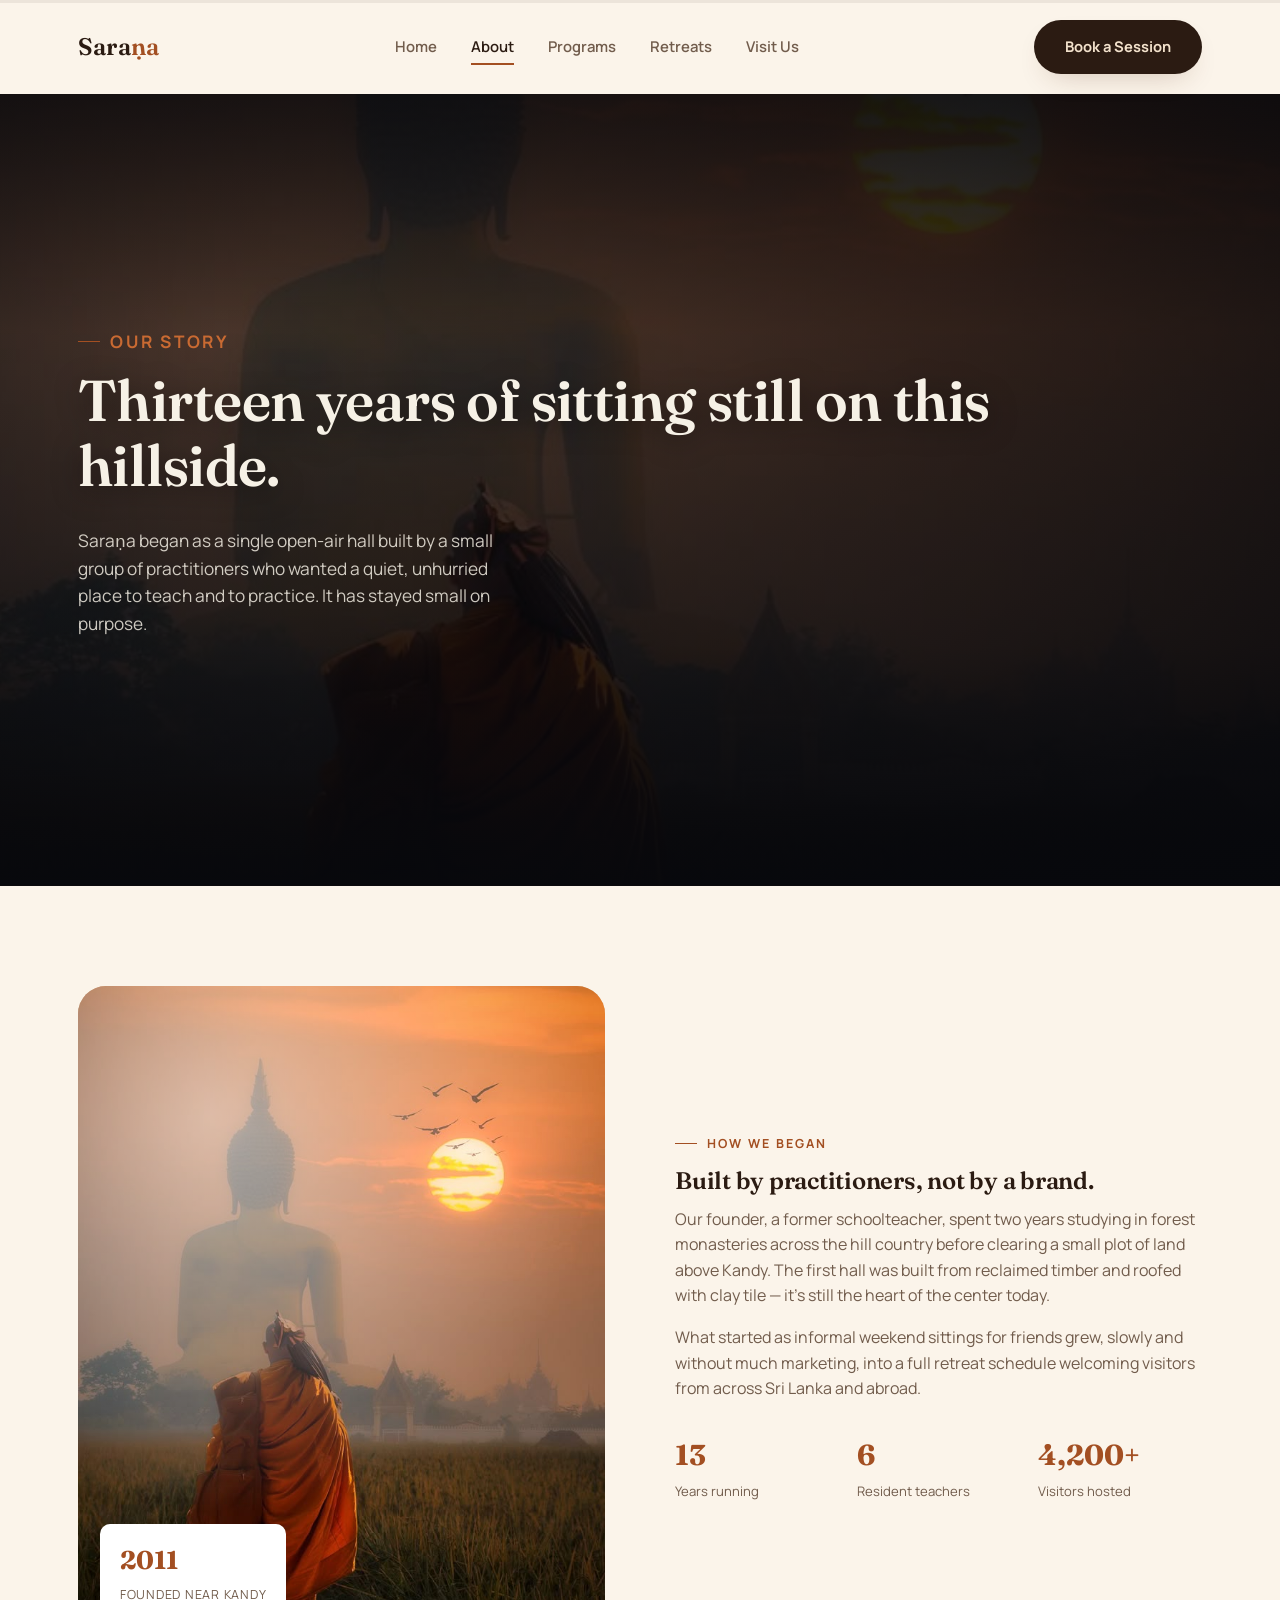
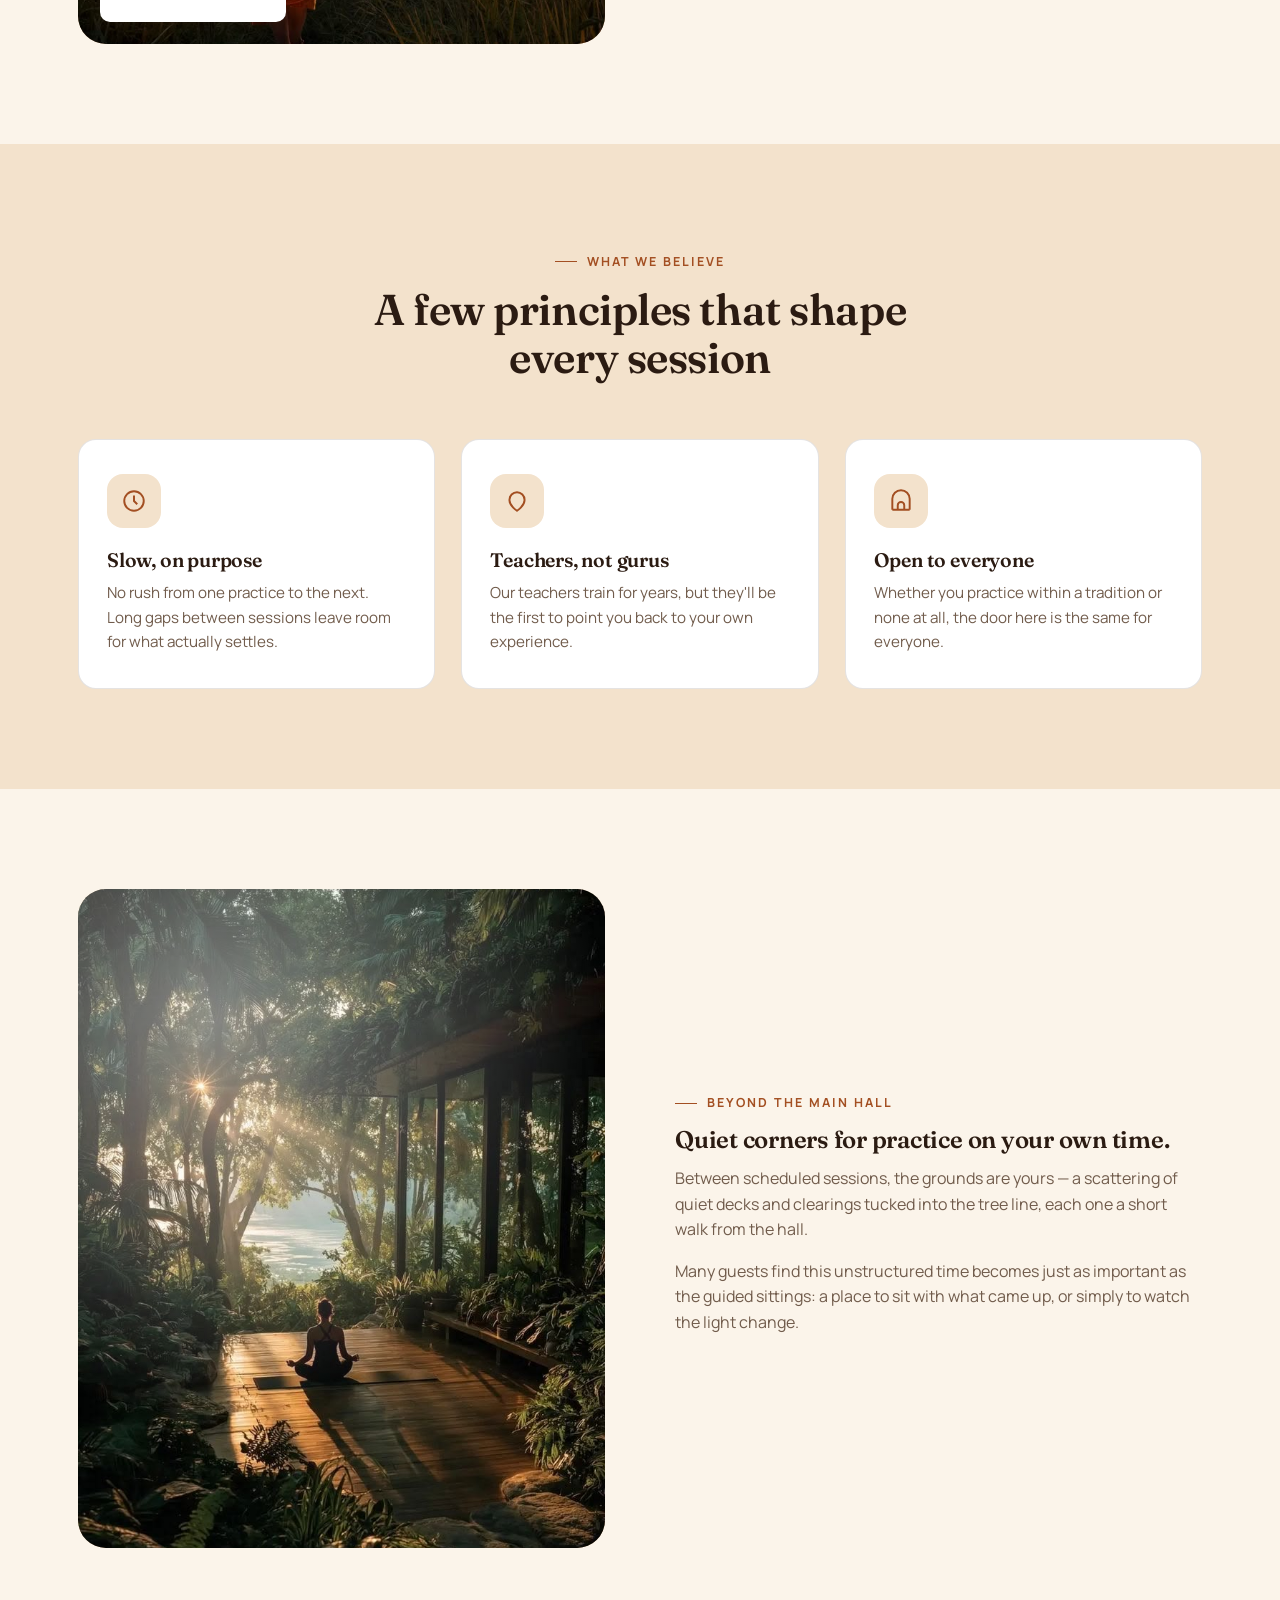
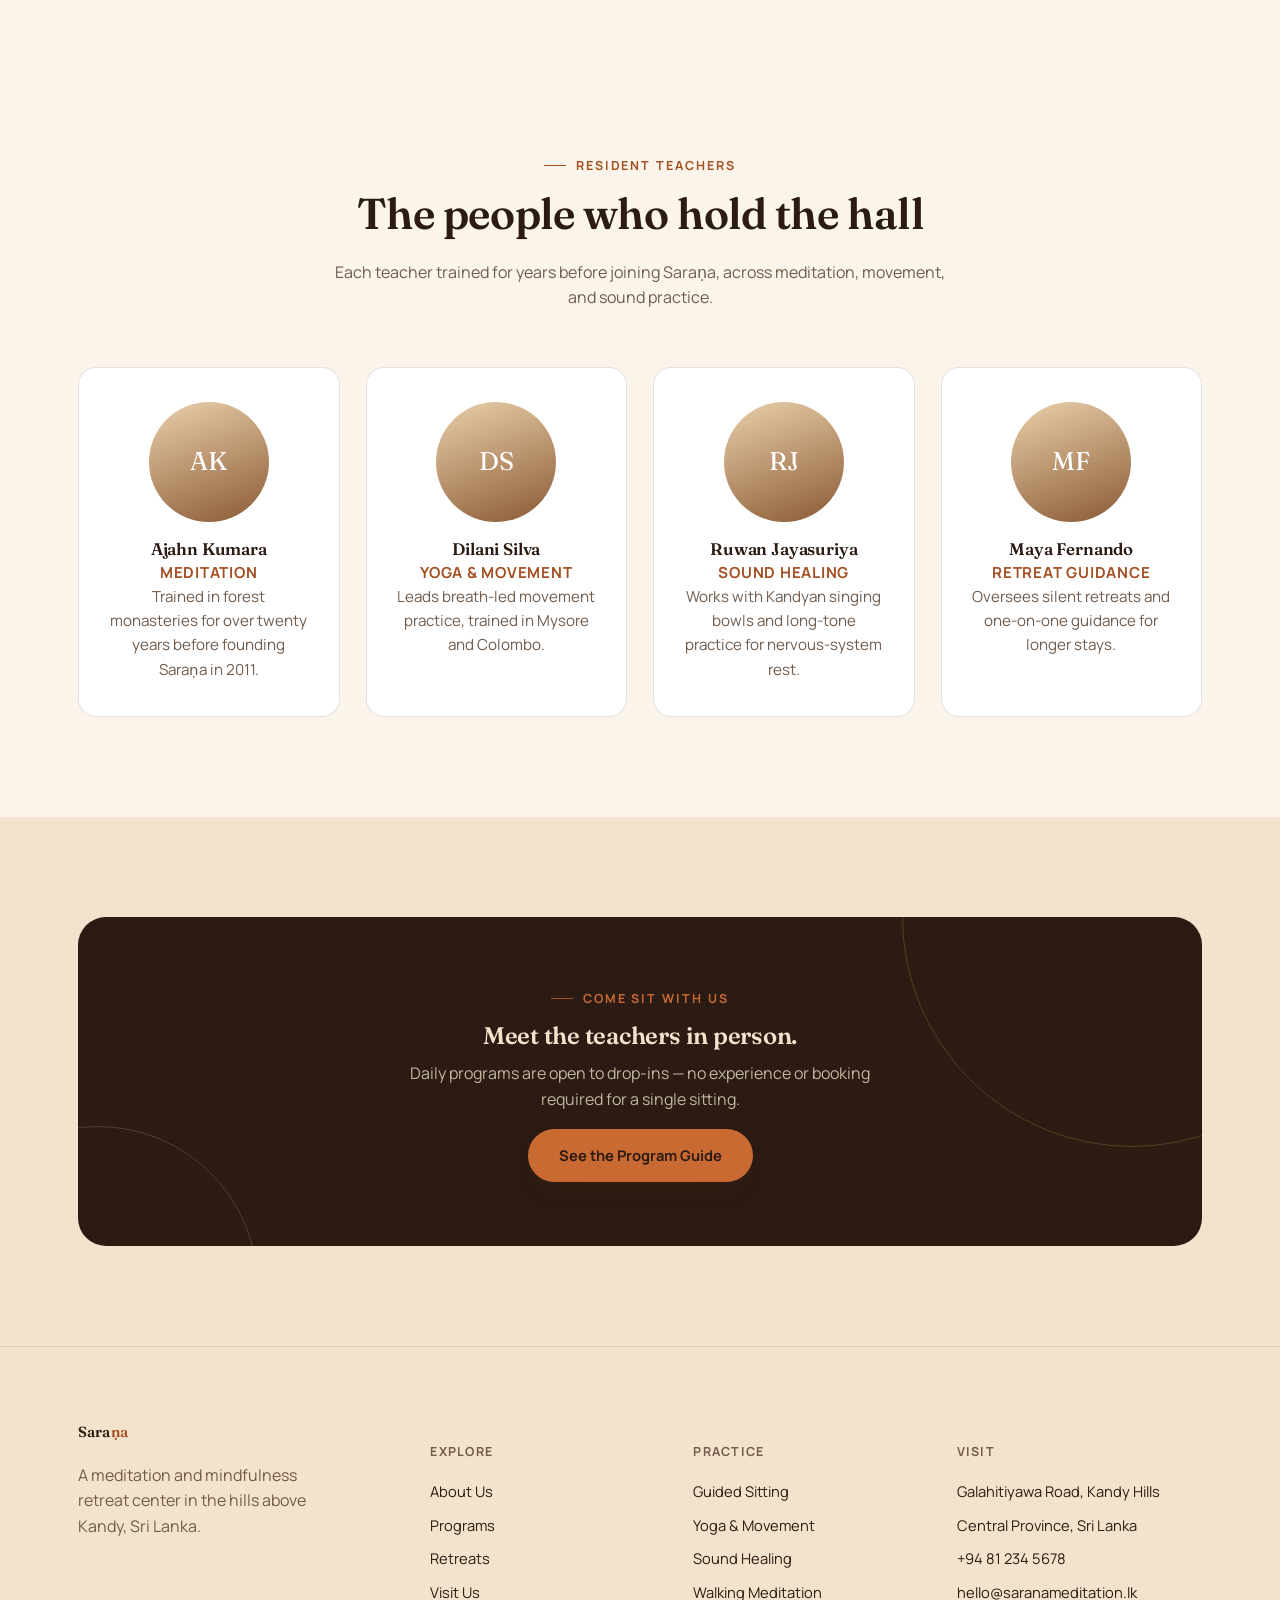
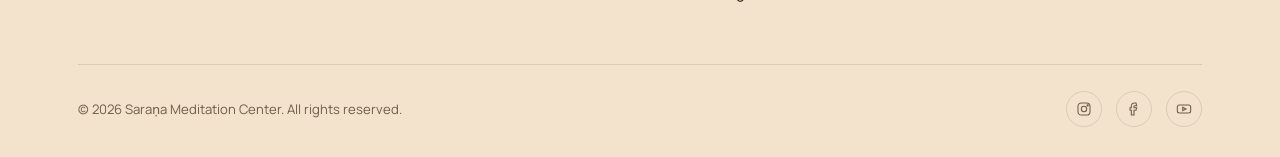
==== commit a0a6f89c: "Implement 3D Cosmic Hero section in about.html Added 3D Cosmic Hero styles and behavior for enhanced" ====
--- a/about.html
+++ b/about.html
@@ -8,6 +8,135 @@
 <link rel="preconnect" href="https://fonts.googleapis.com">
 <link href="https://fonts.googleapis.com/css2?family=Fraunces:ital,wght@0,400;0,500;0,600;1,500&family=Manrope:wght@400;500;600;700;800&display=swap" rel="stylesheet">
 <link rel="stylesheet" href="style.css">
+
+<!-- ================================================================
+     3D Cosmic Hero — styles scoped to .hero-3d only.
+     Nothing here touches style.css, so the rest of the site is untouched.
+     ================================================================ -->
+<style>
+  .hero-3d{
+    position:relative;
+    min-height:88vh;
+    display:flex;
+    align-items:center;
+    overflow:hidden;
+    padding:0;
+    perspective:1400px;
+    background:#07080c;
+  }
+  .hero-3d__video{
+    position:absolute;
+    inset:0;
+    width:100%;
+    height:100%;
+    object-fit:cover;
+    filter:saturate(1.05) brightness(0.7);
+    transform:scale(1.02);
+  }
+  .hero-3d__scrim{
+    position:absolute;
+    inset:0;
+    background:
+      radial-gradient(120% 90% at 18% 30%, rgba(7,8,12,0.15) 0%, rgba(7,8,12,0.55) 45%, rgba(7,8,12,0.92) 100%),
+      linear-gradient(180deg, rgba(7,8,12,0.75) 0%, rgba(7,8,12,0.25) 30%, rgba(7,8,12,0.35) 70%, rgba(7,8,12,0.95) 100%);
+  }
+
+  /* signature element: concentric mandala rings, echoing the site's
+     preloader ring/bud motif, floating in real 3D above the video */
+  .hero-3d__orbit{
+    position:absolute;
+    top:50%;
+    right:6%;
+    width:min(46vw, 620px);
+    height:min(46vw, 620px);
+    transform:translateY(-50%);
+    transform-style:preserve-3d;
+    pointer-events:none;
+    opacity:0.9;
+  }
+  .hero-3d__ring{
+    position:absolute;
+    inset:0;
+    border-radius:50%;
+    border:1px solid rgba(212,175,110,0.35);
+    transform-style:preserve-3d;
+    animation:hero3d-spin linear infinite;
+  }
+  .hero-3d__ring::before{
+    content:"";
+    position:absolute;
+    top:-3px;
+    left:calc(50% - 3px);
+    width:7px;
+    height:7px;
+    border-radius:50%;
+    background:var(--gold, #d4af6e);
+    box-shadow:0 0 12px 2px rgba(212,175,110,0.7);
+  }
+  .hero-3d__ring--a{ inset:0;      border-color:rgba(212,175,110,0.45); animation-duration:34s; }
+  .hero-3d__ring--b{ inset:9%;     border-color:rgba(212,175,110,0.28); animation-duration:46s; animation-direction:reverse; }
+  .hero-3d__ring--c{ inset:19%;    border-color:rgba(212,175,110,0.5);  animation-duration:26s; }
+  .hero-3d__ring--d{ inset:30%;    border-color:rgba(255,255,255,0.18); animation-duration:58s; animation-direction:reverse; }
+  .hero-3d__core{
+    position:absolute;
+    inset:42%;
+    border-radius:50%;
+    background:radial-gradient(circle at 38% 32%, rgba(255,238,204,0.9), rgba(212,175,110,0.35) 55%, rgba(212,175,110,0) 75%);
+    filter:blur(0.5px);
+    animation:hero3d-pulse 6s ease-in-out infinite;
+  }
+  @keyframes hero3d-spin{
+    from{ transform:rotateX(62deg) rotateZ(0deg); }
+    to{ transform:rotateX(62deg) rotateZ(360deg); }
+  }
+  @keyframes hero3d-pulse{
+    0%,100%{ opacity:0.75; transform:scale(1); }
+    50%{ opacity:1; transform:scale(1.08); }
+  }
+
+  /* floating dust motes for depth */
+  .hero-3d__motes{ position:absolute; inset:0; transform-style:preserve-3d; pointer-events:none; }
+  .hero-3d__mote{
+    position:absolute;
+    border-radius:50%;
+    background:rgba(212,175,110,0.55);
+    box-shadow:0 0 6px rgba(212,175,110,0.5);
+    animation:hero3d-drift ease-in-out infinite;
+  }
+  @keyframes hero3d-drift{
+    0%,100%{ transform:translateY(0) translateZ(0); opacity:0.35; }
+    50%{ transform:translateY(-26px) translateZ(40px); opacity:0.9; }
+  }
+
+  .hero-3d__content{
+    position:relative;
+    z-index:2;
+    width:100%;
+    transform-style:preserve-3d;
+    will-change:transform;
+    transition:transform 0.15s ease-out;
+  }
+  .hero-3d__content .eyebrow{ color:var(--gold, #d4af6e); }
+  .hero-3d__content h1{
+    color:#f6f1e6;
+    text-shadow:0 6px 30px rgba(0,0,0,0.45);
+    transform:translateZ(60px);
+  }
+  .hero-3d__content p{
+    color:rgba(246,241,230,0.82);
+    max-width:38ch;
+    transform:translateZ(30px);
+  }
+
+  @media (max-width:820px){
+    .hero-3d{ min-height:78vh; }
+    .hero-3d__orbit{ right:50%; transform:translate(50%,-50%); opacity:0.4; width:80vw; height:80vw; top:70%; }
+  }
+  @media (prefers-reduced-motion: reduce){
+    .hero-3d__ring, .hero-3d__core, .hero-3d__mote{ animation:none; }
+    .hero-3d__content{ transition:none; transform:none !important; }
+  }
+</style>
 </head>
 <body>
 
@@ -37,11 +166,31 @@
 
 <main>
 
-  <section class="page-hero">
+  <!-- ============================================================
+       3D COSMIC HERO — replaces the previous plain .page-hero
+       ============================================================ -->
+  <section class="page-hero hero-3d" id="aboutHero">
+    <video class="hero-3d__video" autoplay muted loop playsinline poster="images/monk-walking-dhutanga.jpeg">
+      <source src="videos/monk-cosmic-meditation.mp4" type="video/mp4">
+    </video>
+    <div class="hero-3d__scrim"></div>
+
+    <!-- <div class="hero-3d__orbit" aria-hidden="true">
+      <div class="hero-3d__ring hero-3d__ring--a"></div>
+      <div class="hero-3d__ring hero-3d__ring--b"></div>
+      <div class="hero-3d__ring hero-3d__ring--c"></div>
+      <div class="hero-3d__ring hero-3d__ring--d"></div>
+      <div class="hero-3d__core"></div>
+    </div>
+
+    <div class="hero-3d__motes" id="heroMotes" aria-hidden="true"></div> -->
+
     <div class="container">
-      <p class="eyebrow">Our Story</p>
-      <h1 data-edit-key="about_h1">Thirteen years of sitting still on this hillside.</h1>
-      <p>Saraṇa began as a single open-air hall built by a small group of practitioners who wanted a quiet, unhurried place to teach and to practice. It has stayed small on purpose.</p>
+      <div class="hero-3d__content" id="heroContent">
+        <p class="eyebrow">Our Story</p>
+        <h1 data-edit-key="about_h1">Thirteen years of sitting still on this hillside.</h1>
+        <p>Saraṇa began as a single open-air hall built by a small group of practitioners who wanted a quiet, unhurried place to teach and to practice. It has stayed small on purpose.</p>
+      </div>
     </div>
   </section>
 
@@ -197,5 +346,53 @@
 </footer>
 
 <script src="script.js"></script>
+
+<!-- ================================================================
+     3D Cosmic Hero — behaviour, scoped to #aboutHero only.
+     Adds mouse-based 3D tilt + a few floating dust motes.
+     Doesn't touch script.js, so nothing else on the site is affected.
+     ================================================================ -->
+<script>
+(function(){
+  var reduceMotion = window.matchMedia('(prefers-reduced-motion: reduce)').matches;
+  var hero = document.getElementById('aboutHero');
+  var content = document.getElementById('heroContent');
+  var motesWrap = document.getElementById('heroMotes');
+  if(!hero) return;
+
+  // scatter a handful of floating motes for atmosphere
+  if(motesWrap && !reduceMotion){
+    var count = window.innerWidth < 820 ? 8 : 16;
+    for(var i=0;i<count;i++){
+      var m = document.createElement('span');
+      m.className = 'hero-3d__mote';
+      var size = (Math.random()*3 + 1.5).toFixed(1);
+      m.style.width = size + 'px';
+      m.style.height = size + 'px';
+      m.style.left = (Math.random()*100) + '%';
+      m.style.top = (Math.random()*100) + '%';
+      m.style.animationDuration = (5 + Math.random()*6).toFixed(1) + 's';
+      m.style.animationDelay = (Math.random()*4).toFixed(1) + 's';
+      motesWrap.appendChild(m);
+    }
+  }
+
+  // subtle 3D tilt of the headline block, following the cursor
+  if(content && !reduceMotion && window.matchMedia('(hover:hover)').matches){
+    hero.addEventListener('mousemove', function(e){
+      var rect = hero.getBoundingClientRect();
+      var x = (e.clientX - rect.left) / rect.width - 0.5;
+      var y = (e.clientY - rect.top) / rect.height - 0.5;
+      var rx = (y * -6).toFixed(2);
+      var ry = (x * 8).toFixed(2);
+      content.style.transform = 'rotateX(' + rx + 'deg) rotateY(' + ry + 'deg)';
+    });
+    hero.addEventListener('mouseleave', function(){
+      content.style.transform = 'rotateX(0deg) rotateY(0deg)';
+    });
+  }
+})();
+</script>
+
 </body>
 </html>
--- a/style.css
+++ b/style.css
@@ -1332,3 +1332,86 @@
   .story-scroll-img{ transition: opacity .3s linear; transform: none !important; }
   .story-step{ opacity: 1; filter: none; transform: none; }
 }
+
+/* =========================================================
+   MOBILE RESPONSIVENESS — additional pass
+   Tightens spacing/scale on tablet & phone widths that the
+   per-component rules above didn't fully cover.
+========================================================= */
+
+/* ---- tablet & below (≤880px): general rhythm ---- */
+@media (max-width: 880px){
+  section{ padding: 64px 0; }
+  .page-hero{ padding: 56px 0 60px; }
+  .story-scroll{ padding: 40px 0 10px; }
+  .cta-band{ padding: 48px 30px; }
+  .cta-band h2{ font-size: clamp(1.7rem, 5vw, 2.4rem); }
+  .footer-grid{ gap: 30px; margin-bottom: 36px; }
+  .site-footer{ padding: 54px 0 26px; }
+}
+
+/* ---- small tablet / large phone (≤640px) ---- */
+@media (max-width: 640px){
+  .container{ padding: 0 20px; }
+  section{ padding: 52px 0; }
+  .section-head{ margin-bottom: 40px; }
+  .devotion-photo-wrap{ height: 300px; }
+  .stat-chip{ padding: 12px 16px; }
+  .stat-chip strong{ font-size: 1.35rem; }
+  .marquee-track{ gap: 34px; }
+  .marquee-track span{ font-size: 1.05rem; gap: 34px; }
+  .marquee-track span::after{ margin-left: 34px; }
+  .hero-monk-emblem{ width: 118px; height: 118px; bottom: -32px; }
+  .singing-bowl{ width: 62px; }
+  .bowl-mallet{ width: 28px; right: 14px; }
+  .story-step h3{ font-size: clamp(1.4rem, 5vw, 1.9rem); }
+  .schedule-row:hover{ padding-left: 0; }
+  .info-strip{ gap: 14px; }
+  .info-chip{ flex: 1 1 100%; }
+}
+
+/* ---- phones (≤480px): final tightening ---- */
+@media (max-width: 480px){
+  .container{ padding: 0 18px; }
+  section{ padding: 44px 0; }
+  .page-hero{ padding: 44px 0 44px; }
+  .page-hero h1{ font-size: clamp(2rem, 9vw, 2.6rem); }
+
+  .hero-split-grid{ padding: 108px 18px 64px; gap: 44px; }
+  .hero-split-text h1{ font-size: clamp(2.1rem, 9.5vw, 2.7rem); }
+  .hero-split-sub{ font-size: 1rem; }
+  .hero-split-ctas{ flex-direction: column; align-items: stretch; }
+  .hero-split-ctas .btn{ width: 100%; }
+  .hero-monk-emblem{ width: 96px; height: 96px; bottom: -26px; }
+  .singing-bowl{ width: 52px; }
+  .bowl-mallet{ width: 22px; right: 10px; }
+
+  .btn{ padding: 12px 22px; font-size: 0.86rem; }
+
+  .stat-strip-photo{ width: 68px; height: 68px; }
+  .stat-strip-num strong{ font-size: 2rem; }
+
+  .devotion-watermark{ font-size: clamp(2.4rem, 18vw, 5rem); }
+  .devotion-photo-wrap{ height: 240px; margin-bottom: 24px; }
+
+  .photo-band{ min-height: 44vh; }
+  .photo-band h2{ font-size: clamp(2rem, 12vw, 3.2rem); }
+
+  .card{ padding: 26px 22px; }
+
+  .quote-float{ position: static; width: 100%; margin: 18px 0 0; }
+  .art-panel{ aspect-ratio: 4 / 4; }
+
+  .cta-band{ padding: 40px 22px; border-radius: var(--radius-md); }
+  .cta-band .btn{ width: 100%; }
+  .cta-ring{ display: none; }
+
+  .footer-bottom{ flex-direction: column; align-items: flex-start; gap: 16px; }
+
+  .team-photo{ width: 96px; height: 96px; }
+
+  .retreat-card .price{ font-size: 1.8rem; }
+
+  .story-step{ min-height: auto; padding: 24px 0; }
+  .story-scroll-visual{ top: 70px; }
+}
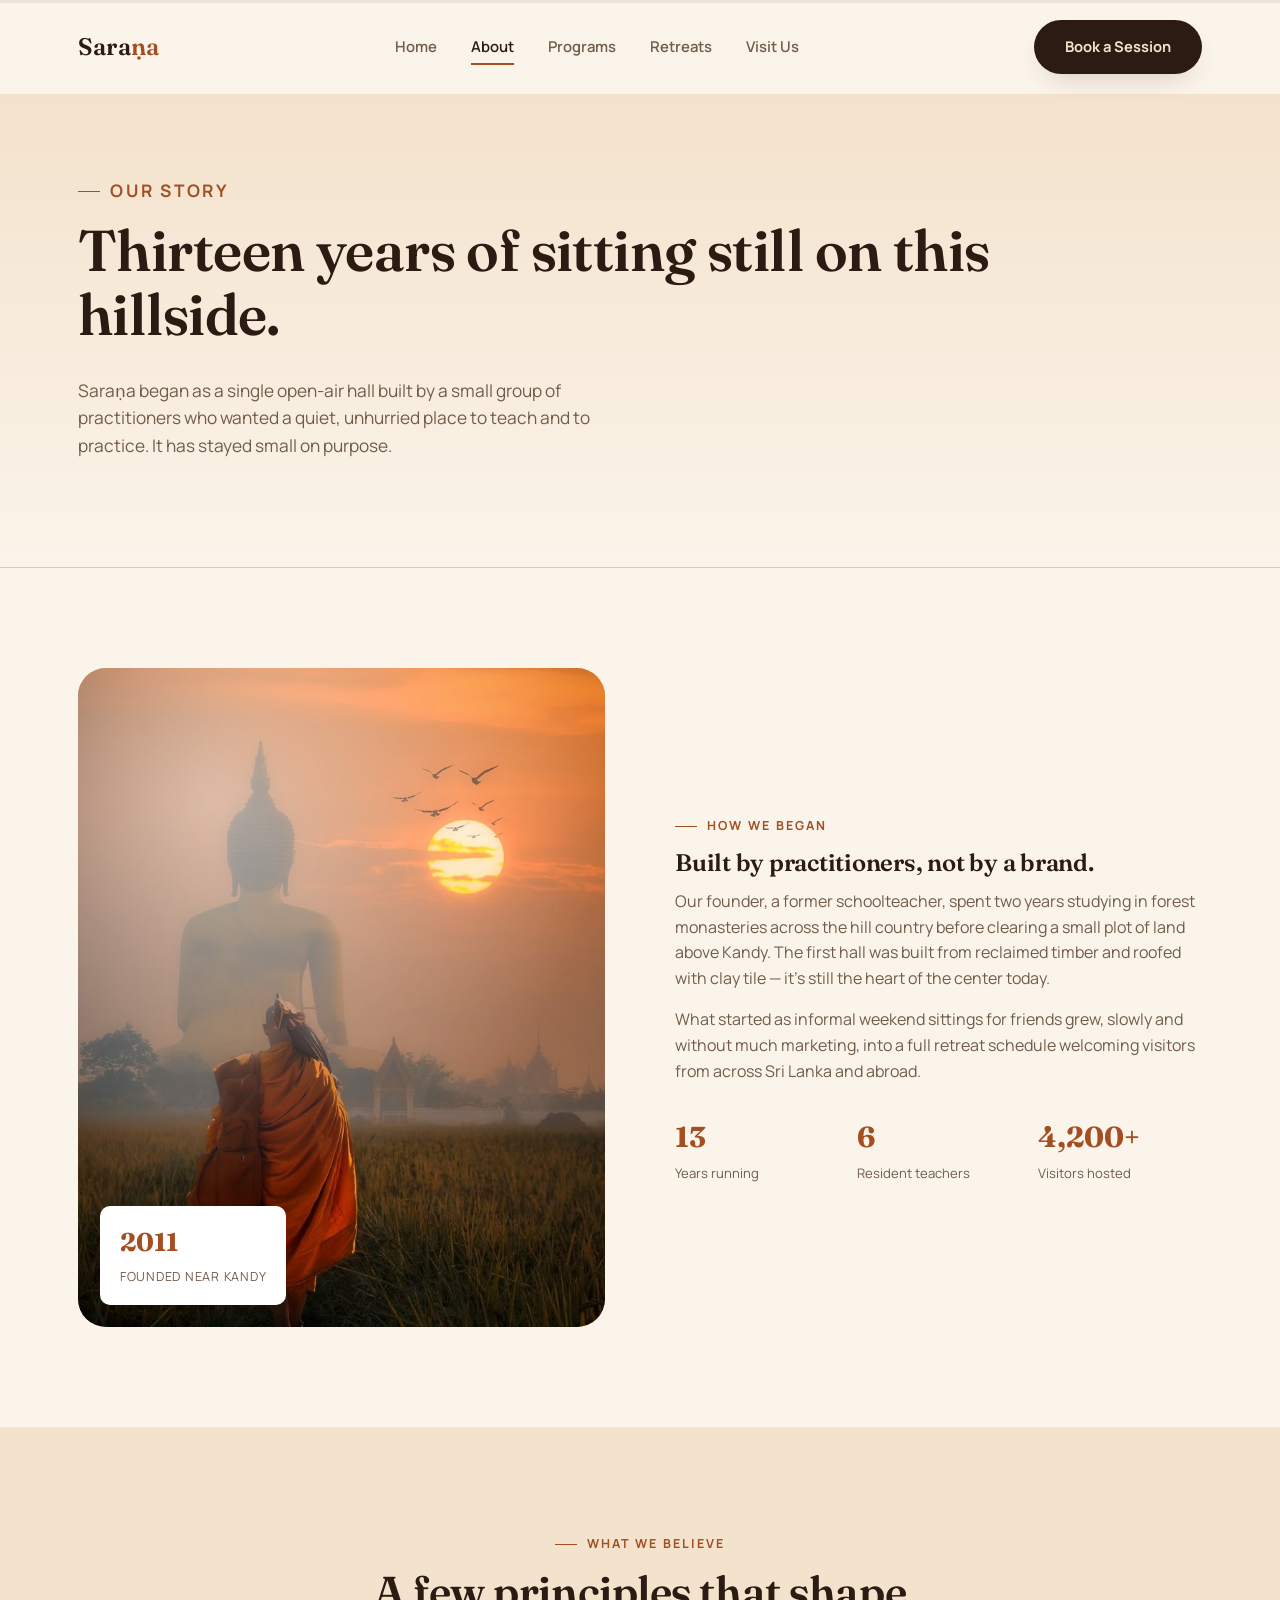
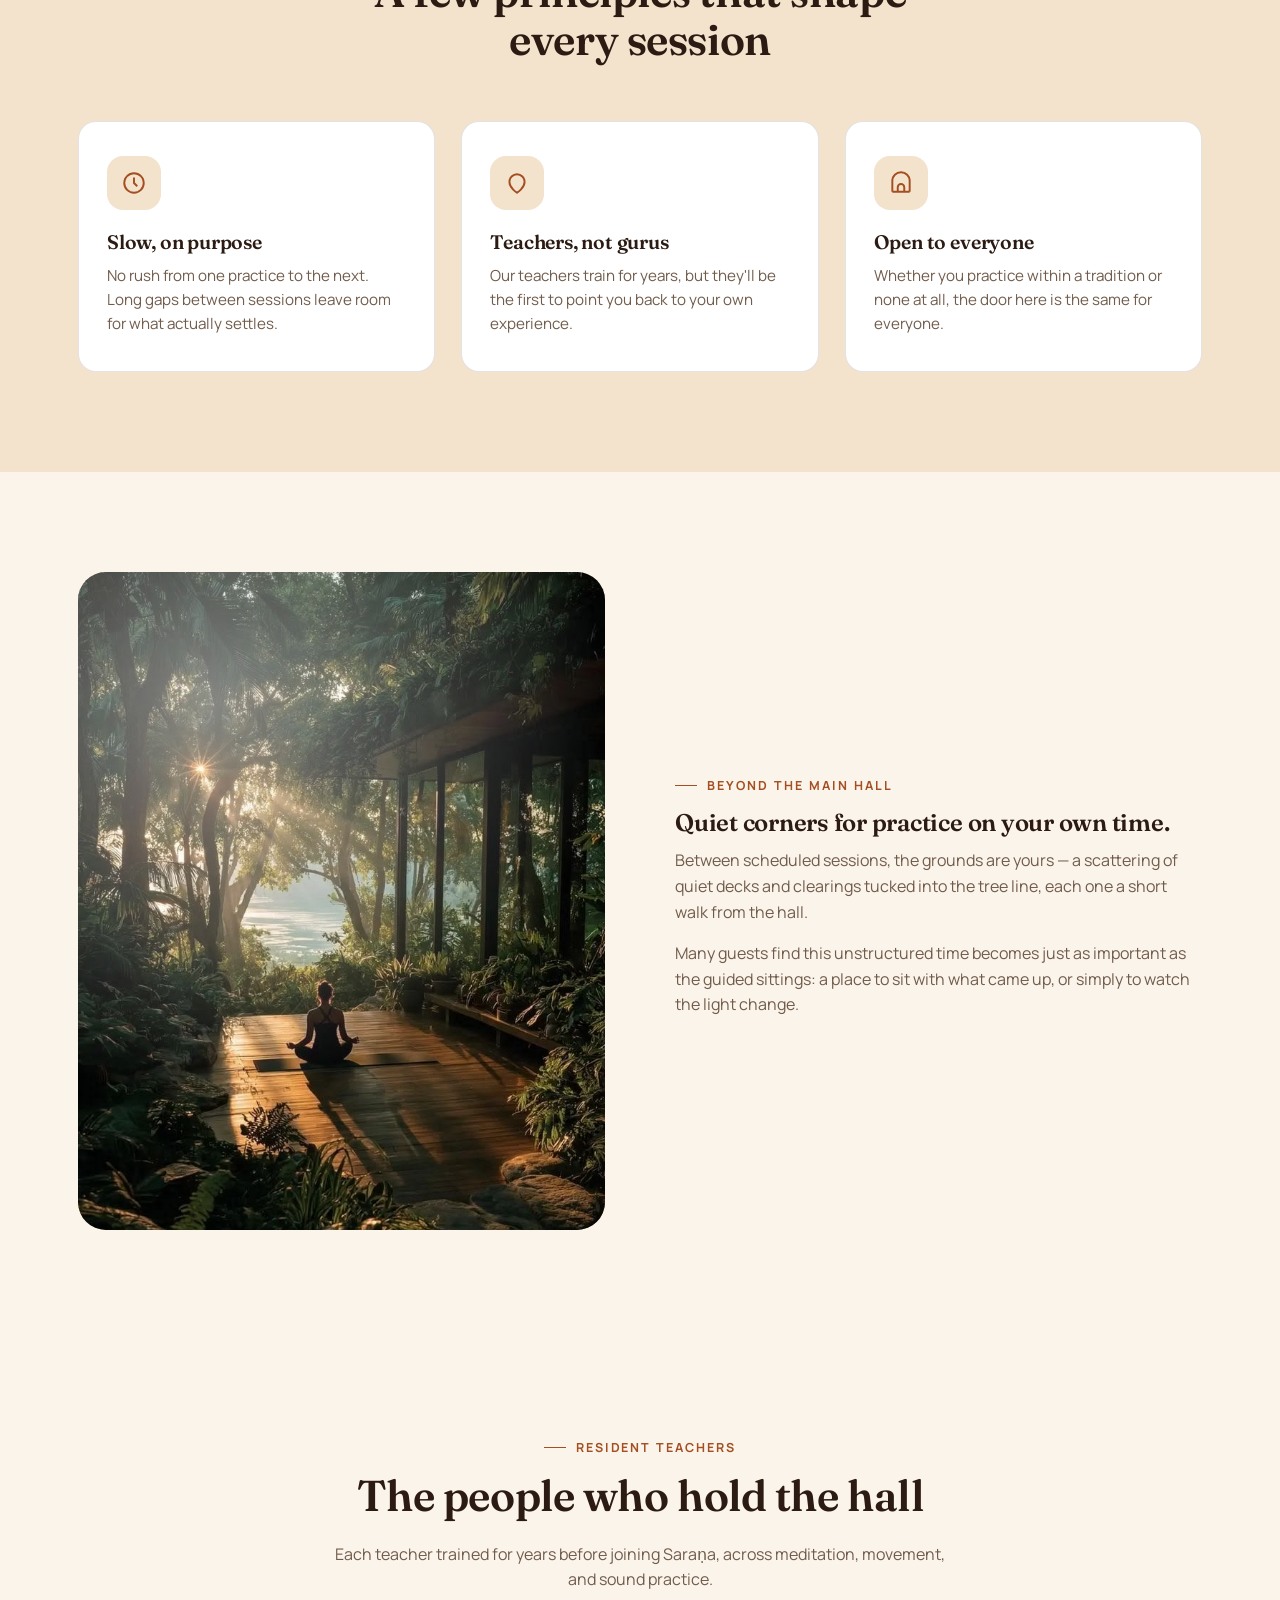
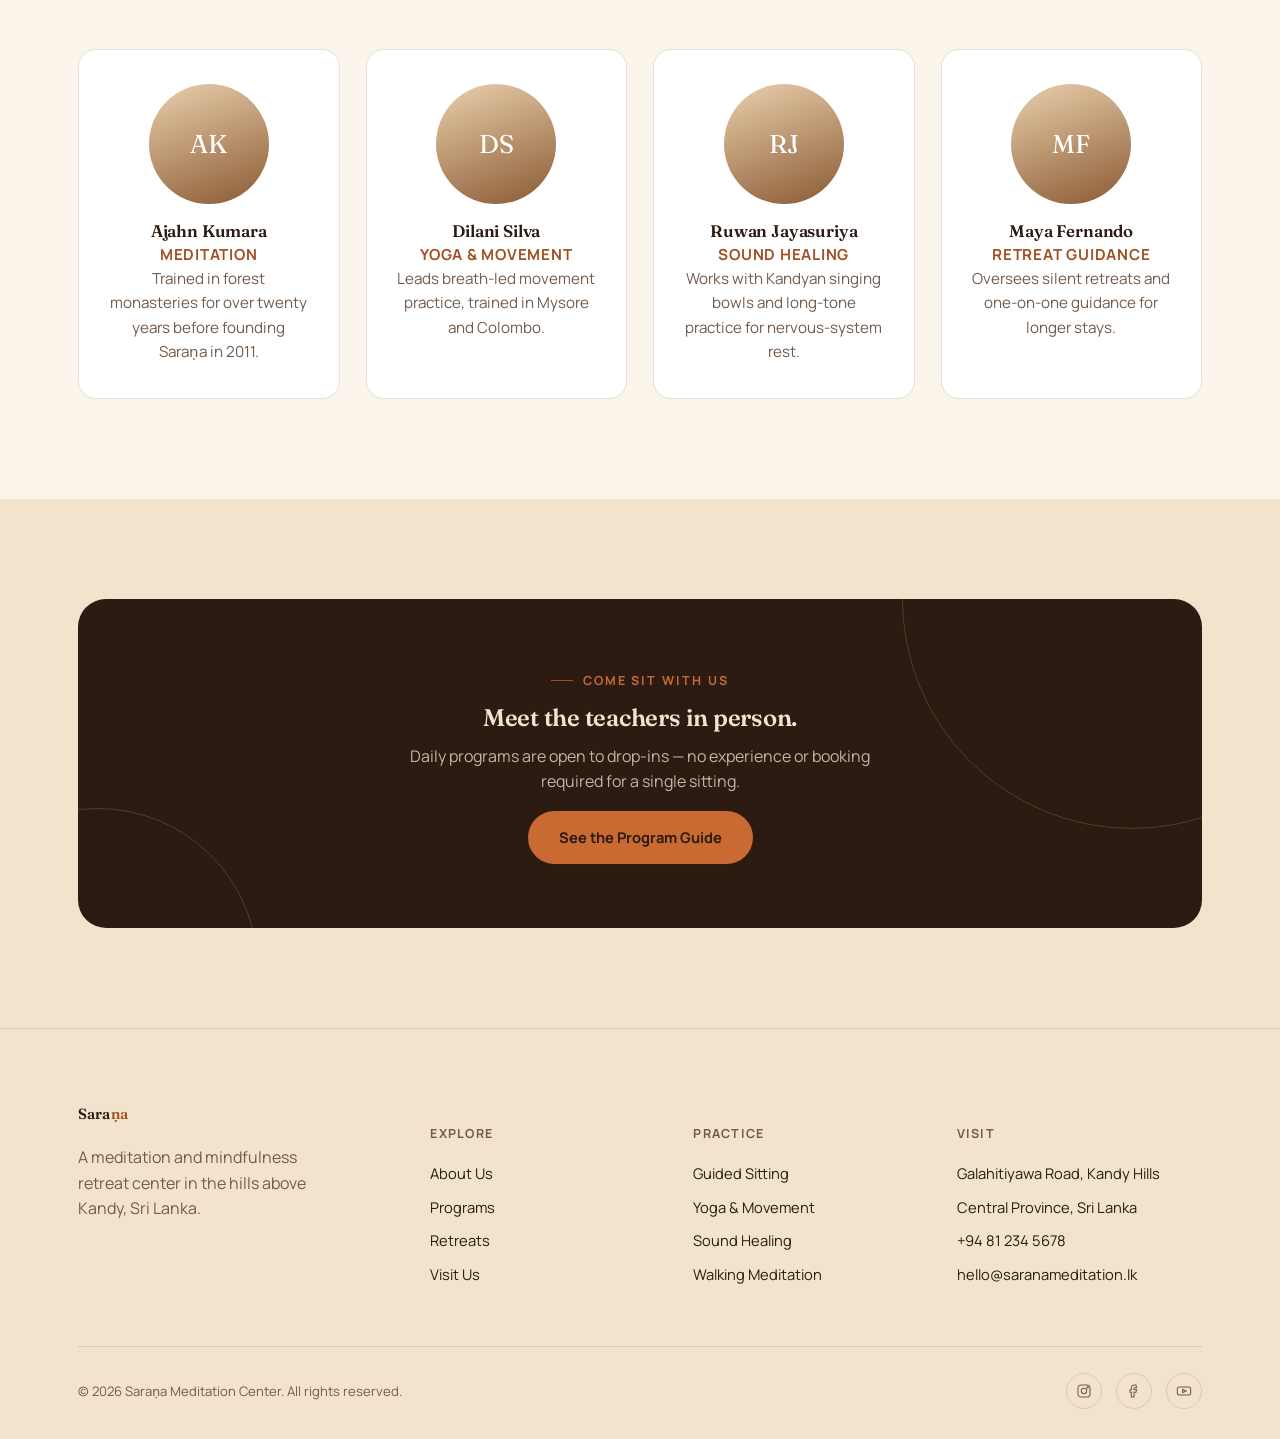
==== commit 2b599c8b: "Updated pages" ====
--- a/about.html
+++ b/about.html
@@ -8,135 +8,6 @@
 <link rel="preconnect" href="https://fonts.googleapis.com">
 <link href="https://fonts.googleapis.com/css2?family=Fraunces:ital,wght@0,400;0,500;0,600;1,500&family=Manrope:wght@400;500;600;700;800&display=swap" rel="stylesheet">
 <link rel="stylesheet" href="style.css">
-
-<!-- ================================================================
-     3D Cosmic Hero — styles scoped to .hero-3d only.
-     Nothing here touches style.css, so the rest of the site is untouched.
-     ================================================================ -->
-<style>
-  .hero-3d{
-    position:relative;
-    min-height:88vh;
-    display:flex;
-    align-items:center;
-    overflow:hidden;
-    padding:0;
-    perspective:1400px;
-    background:#07080c;
-  }
-  .hero-3d__video{
-    position:absolute;
-    inset:0;
-    width:100%;
-    height:100%;
-    object-fit:cover;
-    filter:saturate(1.05) brightness(0.7);
-    transform:scale(1.02);
-  }
-  .hero-3d__scrim{
-    position:absolute;
-    inset:0;
-    background:
-      radial-gradient(120% 90% at 18% 30%, rgba(7,8,12,0.15) 0%, rgba(7,8,12,0.55) 45%, rgba(7,8,12,0.92) 100%),
-      linear-gradient(180deg, rgba(7,8,12,0.75) 0%, rgba(7,8,12,0.25) 30%, rgba(7,8,12,0.35) 70%, rgba(7,8,12,0.95) 100%);
-  }
-
-  /* signature element: concentric mandala rings, echoing the site's
-     preloader ring/bud motif, floating in real 3D above the video */
-  .hero-3d__orbit{
-    position:absolute;
-    top:50%;
-    right:6%;
-    width:min(46vw, 620px);
-    height:min(46vw, 620px);
-    transform:translateY(-50%);
-    transform-style:preserve-3d;
-    pointer-events:none;
-    opacity:0.9;
-  }
-  .hero-3d__ring{
-    position:absolute;
-    inset:0;
-    border-radius:50%;
-    border:1px solid rgba(212,175,110,0.35);
-    transform-style:preserve-3d;
-    animation:hero3d-spin linear infinite;
-  }
-  .hero-3d__ring::before{
-    content:"";
-    position:absolute;
-    top:-3px;
-    left:calc(50% - 3px);
-    width:7px;
-    height:7px;
-    border-radius:50%;
-    background:var(--gold, #d4af6e);
-    box-shadow:0 0 12px 2px rgba(212,175,110,0.7);
-  }
-  .hero-3d__ring--a{ inset:0;      border-color:rgba(212,175,110,0.45); animation-duration:34s; }
-  .hero-3d__ring--b{ inset:9%;     border-color:rgba(212,175,110,0.28); animation-duration:46s; animation-direction:reverse; }
-  .hero-3d__ring--c{ inset:19%;    border-color:rgba(212,175,110,0.5);  animation-duration:26s; }
-  .hero-3d__ring--d{ inset:30%;    border-color:rgba(255,255,255,0.18); animation-duration:58s; animation-direction:reverse; }
-  .hero-3d__core{
-    position:absolute;
-    inset:42%;
-    border-radius:50%;
-    background:radial-gradient(circle at 38% 32%, rgba(255,238,204,0.9), rgba(212,175,110,0.35) 55%, rgba(212,175,110,0) 75%);
-    filter:blur(0.5px);
-    animation:hero3d-pulse 6s ease-in-out infinite;
-  }
-  @keyframes hero3d-spin{
-    from{ transform:rotateX(62deg) rotateZ(0deg); }
-    to{ transform:rotateX(62deg) rotateZ(360deg); }
-  }
-  @keyframes hero3d-pulse{
-    0%,100%{ opacity:0.75; transform:scale(1); }
-    50%{ opacity:1; transform:scale(1.08); }
-  }
-
-  /* floating dust motes for depth */
-  .hero-3d__motes{ position:absolute; inset:0; transform-style:preserve-3d; pointer-events:none; }
-  .hero-3d__mote{
-    position:absolute;
-    border-radius:50%;
-    background:rgba(212,175,110,0.55);
-    box-shadow:0 0 6px rgba(212,175,110,0.5);
-    animation:hero3d-drift ease-in-out infinite;
-  }
-  @keyframes hero3d-drift{
-    0%,100%{ transform:translateY(0) translateZ(0); opacity:0.35; }
-    50%{ transform:translateY(-26px) translateZ(40px); opacity:0.9; }
-  }
-
-  .hero-3d__content{
-    position:relative;
-    z-index:2;
-    width:100%;
-    transform-style:preserve-3d;
-    will-change:transform;
-    transition:transform 0.15s ease-out;
-  }
-  .hero-3d__content .eyebrow{ color:var(--gold, #d4af6e); }
-  .hero-3d__content h1{
-    color:#f6f1e6;
-    text-shadow:0 6px 30px rgba(0,0,0,0.45);
-    transform:translateZ(60px);
-  }
-  .hero-3d__content p{
-    color:rgba(246,241,230,0.82);
-    max-width:38ch;
-    transform:translateZ(30px);
-  }
-
-  @media (max-width:820px){
-    .hero-3d{ min-height:78vh; }
-    .hero-3d__orbit{ right:50%; transform:translate(50%,-50%); opacity:0.4; width:80vw; height:80vw; top:70%; }
-  }
-  @media (prefers-reduced-motion: reduce){
-    .hero-3d__ring, .hero-3d__core, .hero-3d__mote{ animation:none; }
-    .hero-3d__content{ transition:none; transform:none !important; }
-  }
-</style>
 </head>
 <body>
 
@@ -166,31 +37,11 @@
 
 <main>
 
-  <!-- ============================================================
-       3D COSMIC HERO — replaces the previous plain .page-hero
-       ============================================================ -->
-  <section class="page-hero hero-3d" id="aboutHero">
-    <video class="hero-3d__video" autoplay muted loop playsinline poster="images/monk-walking-dhutanga.jpeg">
-      <source src="videos/monk-cosmic-meditation.mp4" type="video/mp4">
-    </video>
-    <div class="hero-3d__scrim"></div>
-
-    <!-- <div class="hero-3d__orbit" aria-hidden="true">
-      <div class="hero-3d__ring hero-3d__ring--a"></div>
-      <div class="hero-3d__ring hero-3d__ring--b"></div>
-      <div class="hero-3d__ring hero-3d__ring--c"></div>
-      <div class="hero-3d__ring hero-3d__ring--d"></div>
-      <div class="hero-3d__core"></div>
-    </div>
-
-    <div class="hero-3d__motes" id="heroMotes" aria-hidden="true"></div> -->
-
-    <div class="container">
-      <div class="hero-3d__content" id="heroContent">
-        <p class="eyebrow">Our Story</p>
-        <h1 data-edit-key="about_h1">Thirteen years of sitting still on this hillside.</h1>
-        <p>Saraṇa began as a single open-air hall built by a small group of practitioners who wanted a quiet, unhurried place to teach and to practice. It has stayed small on purpose.</p>
-      </div>
+  <section class="page-hero">
+    <div class="container">
+      <p class="eyebrow">Our Story</p>
+      <h1 data-edit-key="about_h1">Thirteen years of sitting still on this hillside.</h1>
+      <p>Saraṇa began as a single open-air hall built by a small group of practitioners who wanted a quiet, unhurried place to teach and to practice. It has stayed small on purpose.</p>
     </div>
   </section>
 
@@ -347,52 +198,5 @@
 
 <script src="script.js"></script>
 
-<!-- ================================================================
-     3D Cosmic Hero — behaviour, scoped to #aboutHero only.
-     Adds mouse-based 3D tilt + a few floating dust motes.
-     Doesn't touch script.js, so nothing else on the site is affected.
-     ================================================================ -->
-<script>
-(function(){
-  var reduceMotion = window.matchMedia('(prefers-reduced-motion: reduce)').matches;
-  var hero = document.getElementById('aboutHero');
-  var content = document.getElementById('heroContent');
-  var motesWrap = document.getElementById('heroMotes');
-  if(!hero) return;
-
-  // scatter a handful of floating motes for atmosphere
-  if(motesWrap && !reduceMotion){
-    var count = window.innerWidth < 820 ? 8 : 16;
-    for(var i=0;i<count;i++){
-      var m = document.createElement('span');
-      m.className = 'hero-3d__mote';
-      var size = (Math.random()*3 + 1.5).toFixed(1);
-      m.style.width = size + 'px';
-      m.style.height = size + 'px';
-      m.style.left = (Math.random()*100) + '%';
-      m.style.top = (Math.random()*100) + '%';
-      m.style.animationDuration = (5 + Math.random()*6).toFixed(1) + 's';
-      m.style.animationDelay = (Math.random()*4).toFixed(1) + 's';
-      motesWrap.appendChild(m);
-    }
-  }
-
-  // subtle 3D tilt of the headline block, following the cursor
-  if(content && !reduceMotion && window.matchMedia('(hover:hover)').matches){
-    hero.addEventListener('mousemove', function(e){
-      var rect = hero.getBoundingClientRect();
-      var x = (e.clientX - rect.left) / rect.width - 0.5;
-      var y = (e.clientY - rect.top) / rect.height - 0.5;
-      var rx = (y * -6).toFixed(2);
-      var ry = (x * 8).toFixed(2);
-      content.style.transform = 'rotateX(' + rx + 'deg) rotateY(' + ry + 'deg)';
-    });
-    hero.addEventListener('mouseleave', function(){
-      content.style.transform = 'rotateX(0deg) rotateY(0deg)';
-    });
-  }
-})();
-</script>
-
 </body>
-</html>
+</html>
--- a/style.css
+++ b/style.css
@@ -53,7 +53,7 @@
   width: 20px; height: 34px;
   background: linear-gradient(160deg, var(--gold), var(--gold-deep));
   border-radius: 60% 60% 18% 18%;
-  box-shadow: 0 0 22px rgba(217,164,65,0.45);
+  box-shadow: 0 0 22px #d9a44173;
   animation: preloaderPulse 1.5s ease-in-out infinite;
 }
 .preloader-ring{
@@ -1414,4 +1414,4 @@
 
   .story-step{ min-height: auto; padding: 24px 0; }
   .story-scroll-visual{ top: 70px; }
-}
+}
